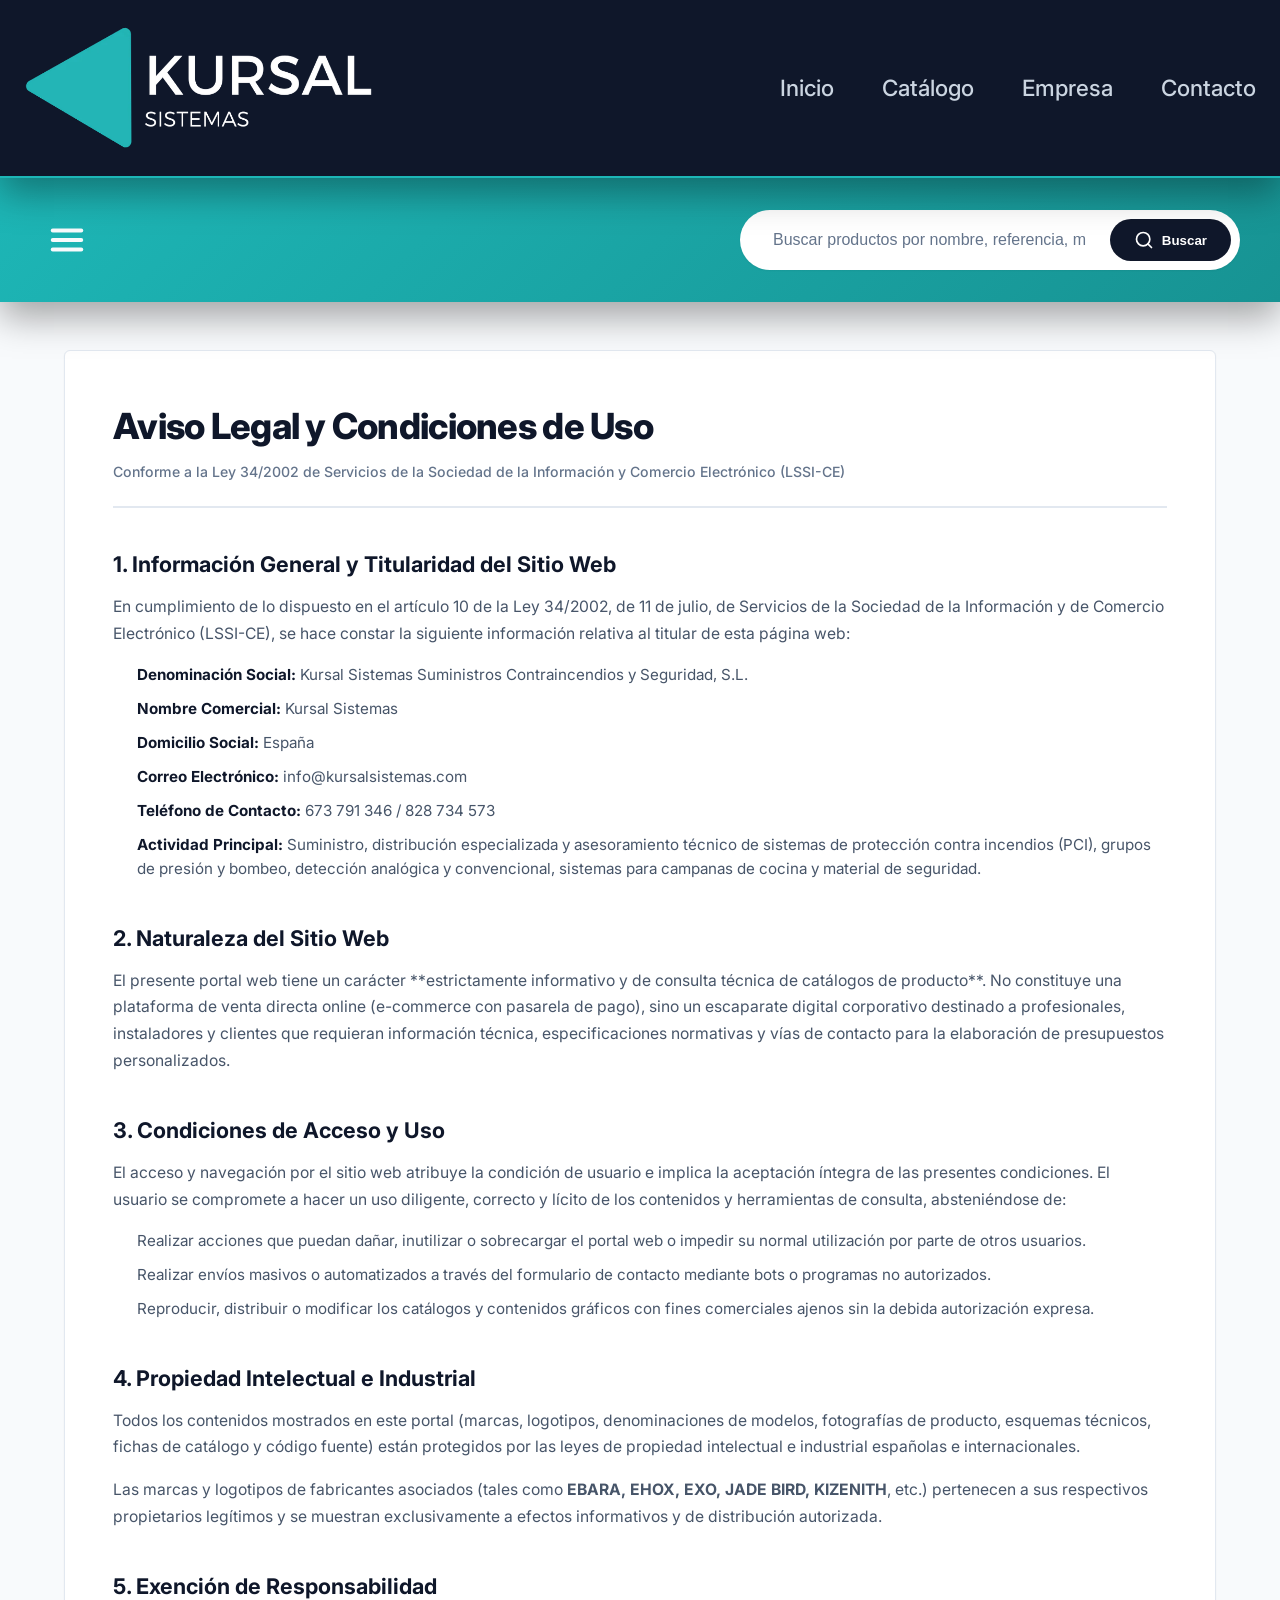
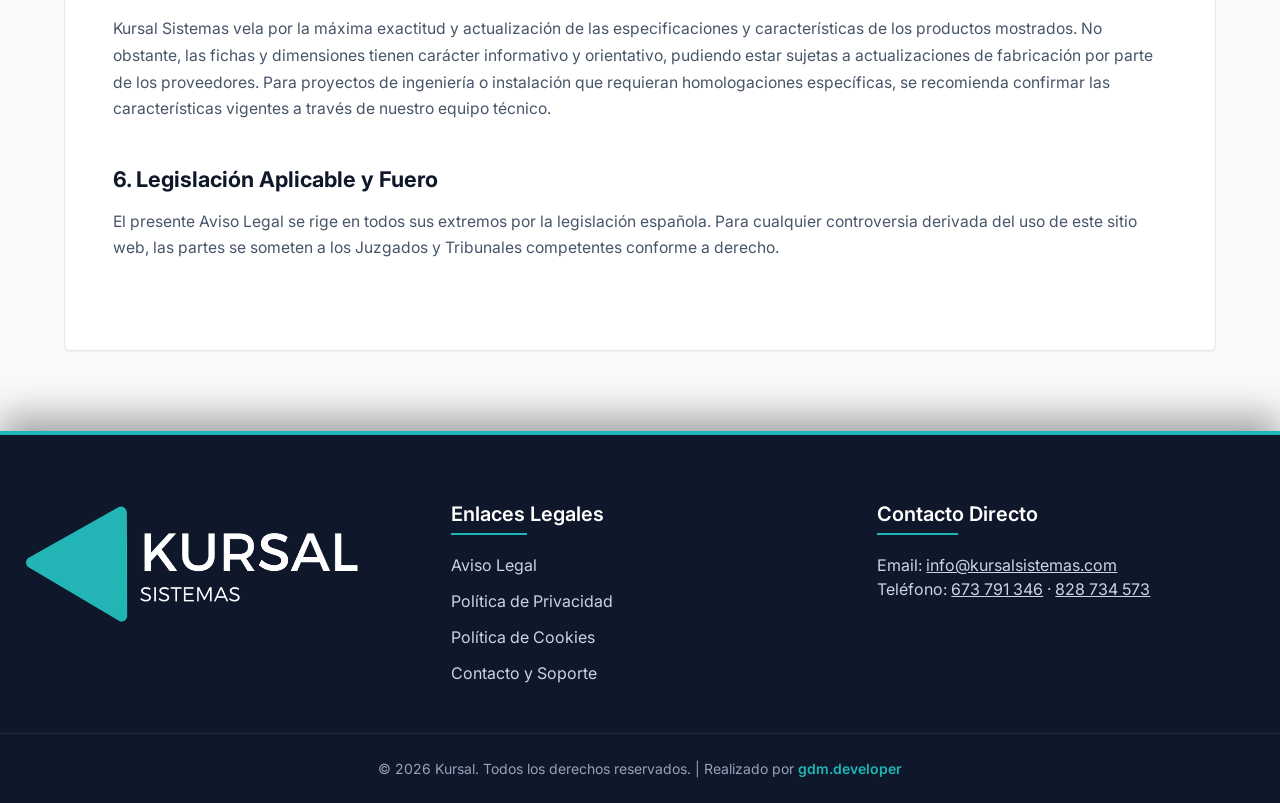
==== aviso-legal.html @ 6c322ee8 "feat: complete website optimization, SEO engineering, legal compliance & performance upgrade - Reorg" ====
<!DOCTYPE html>
<html lang="es">
<head>
    <meta charset="UTF-8">
    <meta name="viewport" content="width=device-width, initial-scale=1.0">
    <title>Aviso Legal - Kursal Sistemas</title>
    <meta name="description" content="Aviso Legal, Condiciones de Uso y Datos Identificativos de Kursal Sistemas conforme a la Ley 34/2002 (LSSI-CE).">
    <link rel="preconnect" href="https://fonts.googleapis.com">
    <link rel="preconnect" href="https://fonts.gstatic.com" crossorigin>
    <link href="https://fonts.googleapis.com/css2?family=Inter:wght@300;400;500;600;700&family=Montserrat:wght@400;500;600;700;800;900&family=Plus+Jakarta+Sans:wght@500;600;700;800&display=swap" rel="stylesheet">
    <link rel="stylesheet" href="css/styles.css">
    <!-- Canonical -->
    <link rel="canonical" href="https://kursalsistemas.com/aviso-legal.html">
    <!-- Favicon -->
    <link rel="icon" type="image/x-icon" href="favicon.ico">
    <link rel="apple-touch-icon" href="assets/images/favicon-192.webp">
    <!-- Open Graph -->
    <meta property="og:type" content="website">
    <meta property="og:title" content="Aviso Legal — Kursal Sistemas">
    <meta property="og:description" content="Aviso legal y condiciones de uso del sitio web de Kursal Sistemas.">
    <meta property="og:image" content="https://kursalsistemas.com/assets/images/logokursal.webp">
    <meta property="og:url" content="https://kursalsistemas.com/aviso-legal.html">
    <meta property="og:site_name" content="Kursal Sistemas">
    <meta property="og:locale" content="es_ES">
    <!-- Twitter Card -->
    <meta name="twitter:card" content="summary">
    <meta name="twitter:title" content="Aviso Legal — Kursal Sistemas">
    <meta name="twitter:description" content="Aviso legal y condiciones de uso del sitio web de Kursal Sistemas.">
    <!-- Structured Data -->
    <script type="application/ld+json">
    {
      "@context": "https://schema.org",
      "@type": "BreadcrumbList",
      "itemListElement": [
        {"@type": "ListItem", "position": 1, "name": "Inicio", "item": "https://kursalsistemas.com/"},
        {"@type": "ListItem", "position": 2, "name": "Aviso Legal", "item": "https://kursalsistemas.com/aviso-legal.html"}
      ]
    }
    </script>
</head>
<body>
    
    <!-- Main Header -->
    <header class="main-header">
        <div class="container header-container">
            <div class="logo">
                <a href="index.html"><img src="assets/images/logokursal.webp" alt="Kursal Logo"></a>
            </div>
            <nav class="main-nav">
                <ul>
                    <li><a href="index.html" class="nav-link">Inicio</a></li>
                    <li><a href="catalogo.html" class="nav-link">Catálogo</a></li>
                    <li><a href="empresa.html" class="nav-link">Empresa</a></li>
                    <li><a href="contacto.html" class="nav-link">Contacto</a></li>
                </ul>
            </nav>
        </div>
    </header>

    <!-- Sub Header with Search -->
    <div class="sub-header">
        <div class="container">
            <div class="search-wrapper">
                <button class="menu-toggle-btn" aria-label="Abrir marcas" id="openDrawerBtn">
                    <svg xmlns="http://www.w3.org/2000/svg" width="28" height="28" viewBox="0 0 24 24" fill="none" stroke="currentColor" stroke-width="2.5" stroke-linecap="round" stroke-linejoin="round"><line x1="3" y1="12" x2="21" y2="12"></line><line x1="3" y1="6" x2="21" y2="6"></line><line x1="3" y1="18" x2="21" y2="18"></line></svg>
                </button>
                <form class="search-form" action="catalogo.html" method="GET">
                    <input type="text" name="q" class="search-input" placeholder="Buscar productos por nombre, referencia, modelo..." aria-label="Buscar">
                    <button type="submit" class="search-button">
                        <svg xmlns="http://www.w3.org/2000/svg" width="20" height="20" viewBox="0 0 24 24" fill="none" stroke="currentColor" stroke-width="2" stroke-linecap="round" stroke-linejoin="round"><circle cx="11" cy="11" r="8"></circle><line x1="21" y1="21" x2="16.65" y2="16.65"></line></svg>
                        <span class="search-btn-text">Buscar</span>
                    </button>
                </form>
            </div>
        </div>
    </div>

    <!-- Main Content -->
    <main class="main-content legal-page-main">
        <div class="container container-medium">
            <div class="legal-document-card">
                <div class="legal-header">
                    <h1>Aviso Legal y Condiciones de Uso</h1>
                    <p class="legal-updated">Conforme a la Ley 34/2002 de Servicios de la Sociedad de la Información y Comercio Electrónico (LSSI-CE)</p>
                </div>

                <div class="legal-section">
                    <h2>1. Información General y Titularidad del Sitio Web</h2>
                    <p>En cumplimiento de lo dispuesto en el artículo 10 de la Ley 34/2002, de 11 de julio, de Servicios de la Sociedad de la Información y de Comercio Electrónico (LSSI-CE), se hace constar la siguiente información relativa al titular de esta página web:</p>
                    <ul class="legal-list">
                        <li><strong>Denominación Social:</strong> Kursal Sistemas Suministros Contraincendios y Seguridad, S.L.</li>
                        <li><strong>Nombre Comercial:</strong> Kursal Sistemas</li>
                        <li><strong>Domicilio Social:</strong> España</li>
                        <li><strong>Correo Electrónico:</strong> <a href="mailto:info@kursalsistemas.com">info@kursalsistemas.com</a></li>
                        <li><strong>Teléfono de Contacto:</strong> <a href="tel:+34673791346">673 791 346 / 828 734 573</a></li>
                        <li><strong>Actividad Principal:</strong> Suministro, distribución especializada y asesoramiento técnico de sistemas de protección contra incendios (PCI), grupos de presión y bombeo, detección analógica y convencional, sistemas para campanas de cocina y material de seguridad.</li>
                    </ul>
                </div>

                <div class="legal-section">
                    <h2>2. Naturaleza del Sitio Web</h2>
                    <p>El presente portal web tiene un carácter **estrictamente informativo y de consulta técnica de catálogos de producto**. No constituye una plataforma de venta directa online (e-commerce con pasarela de pago), sino un escaparate digital corporativo destinado a profesionales, instaladores y clientes que requieran información técnica, especificaciones normativas y vías de contacto para la elaboración de presupuestos personalizados.</p>
                </div>

                <div class="legal-section">
                    <h2>3. Condiciones de Acceso y Uso</h2>
                    <p>El acceso y navegación por el sitio web atribuye la condición de usuario e implica la aceptación íntegra de las presentes condiciones. El usuario se compromete a hacer un uso diligente, correcto y lícito de los contenidos y herramientas de consulta, absteniéndose de:</p>
                    <ul class="legal-list">
                        <li>Realizar acciones que puedan dañar, inutilizar o sobrecargar el portal web o impedir su normal utilización por parte de otros usuarios.</li>
                        <li>Realizar envíos masivos o automatizados a través del formulario de contacto mediante bots o programas no autorizados.</li>
                        <li>Reproducir, distribuir o modificar los catálogos y contenidos gráficos con fines comerciales ajenos sin la debida autorización expresa.</li>
                    </ul>
                </div>

                <div class="legal-section">
                    <h2>4. Propiedad Intelectual e Industrial</h2>
                    <p>Todos los contenidos mostrados en este portal (marcas, logotipos, denominaciones de modelos, fotografías de producto, esquemas técnicos, fichas de catálogo y código fuente) están protegidos por las leyes de propiedad intelectual e industrial españolas e internacionales.</p>
                    <p>Las marcas y logotipos de fabricantes asociados (tales como <strong>EBARA, EHOX, EXO, JADE BIRD, KIZENITH</strong>, etc.) pertenecen a sus respectivos propietarios legítimos y se muestran exclusivamente a efectos informativos y de distribución autorizada.</p>
                </div>

                <div class="legal-section">
                    <h2>5. Exención de Responsabilidad</h2>
                    <p>Kursal Sistemas vela por la máxima exactitud y actualización de las especificaciones y características de los productos mostrados. No obstante, las fichas y dimensiones tienen carácter informativo y orientativo, pudiendo estar sujetas a actualizaciones de fabricación por parte de los proveedores. Para proyectos de ingeniería o instalación que requieran homologaciones específicas, se recomienda confirmar las características vigentes a través de nuestro equipo técnico.</p>
                </div>

                <div class="legal-section">
                    <h2>6. Legislación Aplicable y Fuero</h2>
                    <p>El presente Aviso Legal se rige en todos sus extremos por la legislación española. Para cualquier controversia derivada del uso de este sitio web, las partes se someten a los Juzgados y Tribunales competentes conforme a derecho.</p>
                </div>
            </div>
        </div>
    </main>

    <!-- Footer -->
    <footer class="main-footer">
        <div class="container footer-container">
            <div class="footer-col footer-col-logo">
                <a href="index.html" class="footer-logo-link">
                    <img src="assets/images/logokursal.webp" alt="Kursal Logo" class="footer-logo-img">
                </a>
            </div>
            <div class="footer-col">
                <h3>Enlaces Legales</h3>
                <ul>
                    <li><a href="aviso-legal.html">Aviso Legal</a></li>
                    <li><a href="privacidad.html">Política de Privacidad</a></li>
                    <li><a href="cookies.html">Política de Cookies</a></li>
                    <li><a href="contacto.html">Contacto y Soporte</a></li>
                </ul>
            </div>
            <div class="footer-col">
                <h3>Contacto Directo</h3>
                <p>Email: <a href="mailto:info@kursalsistemas.com" style="color: inherit; text-decoration: underline;">info@kursalsistemas.com</a></p>
                <p>Teléfono: <a href="tel:+34673791346" style="color: inherit; text-decoration: underline;">673 791 346</a> · <a href="tel:+34828734573" style="color: inherit; text-decoration: underline;">828 734 573</a></p>
            </div>
        </div>
        <div class="footer-bottom">
            <p>&copy; 2026 Kursal. Todos los derechos reservados. | Realizado por <a href="https://gdmdeveloper.es" target="_blank" rel="noopener noreferrer" class="credit-link">gdm.developer</a></p>
        </div>
    </footer>

    <!-- Sidebar Drawer (Menú) -->
    <div class="sidebar-drawer" id="brandsDrawer">
        <div class="drawer-overlay"></div>
        <div class="drawer-content">
            <div class="drawer-header">
                <h3>Menú</h3>
                <button class="drawer-close-btn" aria-label="Cerrar menú" id="closeDrawerBtn">
                    <svg xmlns="http://www.w3.org/2000/svg" width="24" height="24" viewBox="0 0 24 24" fill="none" stroke="currentColor" stroke-width="2.5" stroke-linecap="round" stroke-linejoin="round"><line x1="18" y1="6" x2="6" y2="18"></line><line x1="6" y1="6" x2="18" y2="18"></line></svg>
                </button>
            </div>
            <div class="drawer-body">
                <div class="drawer-section-title" style="font-size: 0.8rem; font-weight: 700; text-transform: uppercase; color: var(--text-muted); margin-bottom: 0.75rem; letter-spacing: 0.05em;">Catálogos</div>
                <div class="drawer-links-group" style="margin-bottom: 1.5rem;">
                    <a href="catalogo.html?cat=extincion-mecanica" class="drawer-link-card">
                        <h4>Extinción Mecánica</h4>
                        <svg class="link-arrow" xmlns="http://www.w3.org/2000/svg" width="18" height="18" viewBox="0 0 24 24" fill="none" stroke="currentColor" stroke-width="2" stroke-linecap="round" stroke-linejoin="round"><line x1="5" y1="12" x2="19" y2="12"></line><polyline points="12 5 19 12 12 19"></polyline></svg>
                    </a>
                    <a href="catalogo.html?cat=grupos-pci" class="drawer-link-card">
                        <h4>Grupos PCI</h4>
                        <svg class="link-arrow" xmlns="http://www.w3.org/2000/svg" width="18" height="18" viewBox="0 0 24 24" fill="none" stroke="currentColor" stroke-width="2" stroke-linecap="round" stroke-linejoin="round"><line x1="5" y1="12" x2="19" y2="12"></line><polyline points="12 5 19 12 12 19"></polyline></svg>
                    </a>
                    <a href="catalogo.html?cat=deteccion" class="drawer-link-card">
                        <h4>Detección</h4>
                        <svg class="link-arrow" xmlns="http://www.w3.org/2000/svg" width="18" height="18" viewBox="0 0 24 24" fill="none" stroke="currentColor" stroke-width="2" stroke-linecap="round" stroke-linejoin="round"><line x1="5" y1="12" x2="19" y2="12"></line><polyline points="12 5 19 12 12 19"></polyline></svg>
                    </a>
                    <a href="catalogo.html?cat=campanas-cocina" class="drawer-link-card">
                        <h4>Extinción Campanas</h4>
                        <svg class="link-arrow" xmlns="http://www.w3.org/2000/svg" width="18" height="18" viewBox="0 0 24 24" fill="none" stroke="currentColor" stroke-width="2" stroke-linecap="round" stroke-linejoin="round"><line x1="5" y1="12" x2="19" y2="12"></line><polyline points="12 5 19 12 12 19"></polyline></svg>
                    </a>
                </div>

                <div class="drawer-section-title" style="font-size: 0.8rem; font-weight: 700; text-transform: uppercase; color: var(--text-muted); margin-bottom: 0.75rem; letter-spacing: 0.05em;">Marcas</div>
                <div class="drawer-links-group">
                    <a href="https://ehox.es/" target="_blank" rel="noopener" class="drawer-link-card">
                        <h4>Ehox</h4>
                        <svg class="link-arrow" xmlns="http://www.w3.org/2000/svg" width="18" height="18" viewBox="0 0 24 24" fill="none" stroke="currentColor" stroke-width="2" stroke-linecap="round" stroke-linejoin="round"><line x1="5" y1="12" x2="19" y2="12"></line><polyline points="12 5 19 12 12 19"></polyline></svg>
                    </a>
                    
                    <a href="https://www.exofiretech.es/" target="_blank" rel="noopener" class="drawer-link-card">
                        <h4>Exo</h4>
                        <svg class="link-arrow" xmlns="http://www.w3.org/2000/svg" width="18" height="18" viewBox="0 0 24 24" fill="none" stroke="currentColor" stroke-width="2" stroke-linecap="round" stroke-linejoin="round"><line x1="5" y1="12" x2="19" y2="12"></line><polyline points="12 5 19 12 12 19"></polyline></svg>
                    </a>
                </div>
            </div>
        </div>
    </div>

    <script src="js/script.js" defer></script>
</body>
</html>
---- css/styles.css ----
/* Base Tokens & Reset */
:root {
    --primary-color: #1DB6B6; /* Nuevo Cian adaptado al logo */
    --primary-hover: #179393; /* Cian Oscuro para hover */
    --secondary-color: #475569;
    --header-bg: #0f172a; /* Azul Oscuro Profundo para contrastar con letras blancas */
    --header-text: #f8fafc;
    --header-hover: #38bdf8; /* Celeste brillante */
    --bg-light: #f8fafc;
    --bg-white: #ffffff;
    --text-main: #0f172a;
    --text-muted: #64748b;
    --border-color: #e2e8f0;
    --shadow-sm: 0 1px 2px 0 rgb(0 0 0 / 0.05);
    --shadow-md: 0 4px 6px -1px rgb(0 0 0 / 0.1), 0 2px 4px -2px rgb(0 0 0 / 0.1);
    --shadow-lg: 0 10px 15px -3px rgb(0 0 0 / 0.1), 0 4px 6px -4px rgb(0 0 0 / 0.1);
    --radius-md: 0.375rem;
    --radius-full: 9999px;
    --transition: all 0.3s ease;
}

* {
    margin: 0;
    padding: 0;
    box-sizing: border-box;
}

body {
    font-family: 'Inter', system-ui, -apple-system, sans-serif;
    color: var(--text-main);
    background-color: var(--bg-light);
    line-height: 1.5;
    display: flex;
    flex-direction: column;
    min-height: 100vh;
}

a {
    text-decoration: none;
    color: inherit;
    transition: var(--transition);
}

ul {
    list-style: none;
}

/* Layout Utilities */
.container {
    width: 100%;
    max-width: 1800px; /* Contenedor mucho más ancho para imágenes gigantes */
    margin: 0 auto;
    padding: 0 1.5rem;
}

/* Main Header */
.main-header {
    background-color: var(--header-bg);
    color: var(--header-text);
    border-bottom: 2px solid var(--primary-color);
    box-shadow: 0 15px 35px rgba(0, 0, 0, 0.35);
    position: relative; /* Necesario para que funcione z-index y se vea la sombra */
    z-index: 20; /* Superior al z-index: 10 de .sub-header */
}

.header-container {
    display: flex;
    justify-content: space-between;
    align-items: center;
    height: 11rem; /* Cabecera aún más grande */
}

.logo img {
    height: 130px; /* Logo más grande acorde a la cabecera */
    width: auto;
    object-fit: contain;
}

.main-nav ul {
    display: flex;
    gap: 3rem; /* Más separación entre enlaces */
}

.nav-link {
    font-weight: 500;
    color: #cbd5e1; /* Gris claro */
    font-size: 1.4rem; /* Palabras más grandes */
    position: relative;
}

.nav-link::after {
    content: '';
    position: absolute;
    width: 0;
    height: 2px;
    bottom: -4px;
    left: 0;
    background-color: var(--primary-color);
    transition: var(--transition);
}

.nav-link:hover {
    color: var(--header-text);
}

.nav-link:hover::after {
    width: 100%;
}

/* Sub Header (Buscador) */
.sub-header {
    background: linear-gradient(135deg, var(--primary-color) 0%, var(--primary-hover) 100%);
    padding: 2rem 0; /* Buscador más estrecho */
    box-shadow: 0 15px 35px rgba(0, 0, 0, 0.35);
    position: relative;
    z-index: 10;
}

.search-wrapper {
    max-width: 1200px;
    margin: 0 auto;
    display: flex;
    justify-content: space-between;
    align-items: center;
    gap: 2rem;
}

/* Hamburguesa & Sidebar Drawer */
.menu-toggle-btn {
    background: transparent;
    border: none;
    color: var(--header-text);
    cursor: pointer;
    display: flex;
    align-items: center;
    justify-content: center;
    padding: 0.5rem;
    border-radius: var(--radius-full);
    transition: var(--transition);
    flex-shrink: 0;
}

.menu-toggle-btn svg {
    width: 28px;
    height: 28px;
    transition: var(--transition);
}

@media (min-width: 1025px) {
    .menu-toggle-btn svg {
        width: 38px;
        height: 38px;
    }
}

.menu-toggle-btn:hover {
    color: var(--header-bg); /* Azul fuerte */
}

/* Sidebar Drawer */
.sidebar-drawer {
    position: fixed;
    top: 0;
    left: 0;
    width: 100vw;
    height: 100vh;
    z-index: 1000;
    visibility: hidden;
    transition: visibility 0.4s ease;
}

.sidebar-drawer.active {
    visibility: visible;
}

.drawer-overlay {
    position: absolute;
    inset: 0;
    background-color: rgba(2, 6, 23, 0.7);
    backdrop-filter: blur(6px);
    -webkit-backdrop-filter: blur(6px);
    opacity: 0;
    transition: opacity 0.4s ease;
}

.sidebar-drawer.active .drawer-overlay {
    opacity: 1;
}

.drawer-content {
    position: absolute;
    top: 0;
    left: -340px;
    width: 300px;
    height: 100%;
    background-color: var(--header-bg); /* Azul fuerte */
    box-shadow: 6px 0 30px rgba(0, 0, 0, 0.35);
    display: flex;
    flex-direction: column;
    transition: left 0.4s cubic-bezier(0.16, 1, 0.3, 1);
    border-right: 4px solid var(--primary-color); /* Borde cian */
}

.sidebar-drawer.active .drawer-content {
    left: 0;
}

/* Header del panel */
.drawer-header {
    padding: 2.5rem 2rem;
    display: flex;
    justify-content: space-between;
    align-items: center;
    border-bottom: 1px solid rgba(29, 182, 182, 0.2); /* Línea cian translúcida */
}

.drawer-header h3 {
    font-size: 0.8rem;
    font-weight: 700;
    letter-spacing: 0.18em;
    text-transform: uppercase;
    color: var(--primary-color); /* Texto cian */
}

.drawer-close-btn {
    background: transparent;
    border: none;
    color: var(--primary-color); /* Icono cian */
    cursor: pointer;
    display: flex;
    align-items: center;
    justify-content: center;
}

/* Cuerpo del panel */
.drawer-body {
    flex-grow: 1;
    padding: 1.5rem 2rem;
    overflow-y: auto;
}

.drawer-links-group {
    display: flex;
    flex-direction: column;
}

/* Enlace corporativo — sin bordes, sin hover, solo texto */
.drawer-link-card {
    display: flex;
    align-items: center;
    justify-content: space-between;
    padding: 1.25rem 0;
    text-decoration: none !important;
    border-bottom: 1px solid rgba(29, 182, 182, 0.2); /* Línea divisoria cian translúcida */
}

.drawer-link-card:last-child {
    border-bottom: none;
}

.drawer-link-card h4 {
    color: var(--primary-color); /* Texto cian */
    font-size: 1.25rem;
    font-weight: 600;
    margin: 0;
    letter-spacing: 0.01em;
}

.drawer-link-card .link-arrow {
    color: var(--primary-color); /* Flecha cian */
    flex-shrink: 0;
    opacity: 0.7;
}

.search-form {
    display: flex;
    background: var(--bg-white);
    padding: 0.5rem;
    border-radius: var(--radius-full);
    border: 1px solid transparent;
    box-shadow: var(--shadow-sm);
    transition: var(--transition);
    max-width: 500px;
    width: 100%;
}

.search-form:focus-within {
    box-shadow: 0 0 0 4px rgba(255, 255, 255, 0.4);
}

.search-input {
    flex-grow: 1;
    min-width: 0; /* Permite encogerse en flexbox */
    width: 100%;
    background: transparent;
    border: none;
    padding: 0.75rem 1.5rem;
    color: var(--text-main);
    font-size: 1rem;
    outline: none;
}

.search-input::placeholder {
    color: var(--text-muted);
}

.search-button {
    background-color: var(--header-bg);
    color: white;
    border: none;
    padding: 0 1.5rem;
    border-radius: var(--radius-full);
    font-weight: 600;
    cursor: pointer;
    display: flex;
    align-items: center;
    gap: 0.5rem;
    transition: var(--transition);
}

.search-button:hover {
    background-color: #1e293b;
    transform: translateY(-1px);
    box-shadow: var(--shadow-md);
}

/* Main Content Body */
.main-content {
    background-color: var(--bg-white);
    flex-grow: 1;
    padding: 4rem 0;
}

/* Footer */
.main-footer {
    background-color: var(--header-bg);
    color: #e2e8f0;
    padding-top: 4rem;
    border-top: 4px solid var(--primary-color); /* Borde superior cian */
    box-shadow: 0 -15px 35px rgba(0, 0, 0, 0.35);
    position: relative;
    z-index: 10;
}

.footer-container {
    display: grid;
    grid-template-columns: repeat(auto-fit, minmax(250px, 1fr));
    gap: 3rem;
    margin-bottom: 3rem;
}

.footer-col h3 {
    color: white;
    font-size: 1.25rem;
    font-weight: 600;
    margin-bottom: 1.5rem;
    position: relative;
    display: inline-block;
}

.footer-col h3::after {
    content: '';
    position: absolute;
    width: 50%;
    height: 2px;
    bottom: -6px;
    left: 0;
    background-color: var(--primary-color);
}

.footer-col p {
    color: #cbd5e1;
}

.footer-col ul {
    display: flex;
    flex-direction: column;
    gap: 0.75rem;
}

.footer-col a {
    color: #cbd5e1;
}

.footer-col a:hover {
    color: var(--primary-color);
    padding-left: 0.35rem;
}

.footer-bottom {
    border-top: 1px solid rgba(29, 182, 182, 0.15);
    padding: 1.5rem 0;
    text-align: center;
    color: #94a3b8;
    font-size: 0.875rem;
}

/* Showcase Section */
.showcase-section {
    margin-top: 2rem;
    padding: 0; /* Quitamos padding duplicado ya que está dentro de .container */
}

.showcase-grid {
    display: grid;
    grid-template-columns: repeat(3, 1fr);
    gap: 3rem;
    align-items: center;
}

.showcase-item {
    text-align: center;
}

.showcase-item img {
    width: 100%;
    height: auto;
    max-height: 1200px;
    object-fit: contain;
}

/* Active Navigation Item */
.nav-link.active {
    color: var(--header-text);
}

.nav-link.active::after {
    width: 100%;
}

/* Video Section (Stacked & Ultra Large) */
.videos-section {
    margin: 4.5rem 0 6rem;
    display: flex;
    flex-direction: column;
    gap: 5rem;
}

.video-card {
    position: relative;
    width: 100%;
    max-width: 1480px; /* Formato panorámico gigante */
    margin: 0 auto;
    border-radius: 0px; /* Esquinas cuadradas rectas */
    overflow: hidden;
    background-color: #000;
    box-shadow: 0 22px 65px rgba(0, 0, 0, 0.35), 0 8px 25px rgba(0, 0, 0, 0.2); /* Sombra marcada alrededor */
    border: 1px solid rgba(0, 0, 0, 0.15);
}

.video-wrapper {
    position: relative;
    width: 100%;
    aspect-ratio: 16 / 9;
    background-color: #000;
}

.video-wrapper video {
    width: 100%;
    height: 100%;
    object-fit: cover;
    display: block;
}

.video-custom-overlay {
    position: absolute;
    inset: 0;
    display: flex;
    justify-content: center;
    align-items: center;
    cursor: pointer;
    z-index: 5;
    overflow: hidden;
}

.video-poster-img {
    position: absolute;
    inset: 0;
    width: 100%;
    height: 100%;
    object-fit: cover;
    transition: transform 0.4s ease;
}

.video-overlay-gradient {
    position: absolute;
    inset: 0;
    background: radial-gradient(circle at center, rgba(14, 27, 42, 0.35) 0%, rgba(14, 27, 42, 0.85) 100%);
    transition: background 0.3s ease;
}

.video-custom-overlay:hover .video-poster-img {
    transform: scale(1.03);
}

.video-custom-overlay:hover .video-overlay-gradient {
    background: radial-gradient(circle at center, rgba(14, 27, 42, 0.2) 0%, rgba(14, 27, 42, 0.75) 100%);
}

.video-play-content {
    position: relative;
    z-index: 2;
    display: flex;
    flex-direction: column;
    align-items: center;
}

.video-play-button {
    width: 90px;
    height: 90px;
    border-radius: 50%;
    background-color: var(--primary-color);
    color: #ffffff;
    display: flex;
    justify-content: center;
    align-items: center;
    box-shadow: 0 10px 30px rgba(29, 182, 182, 0.5);
    transition: transform 0.25s cubic-bezier(0.175, 0.885, 0.32, 1.275), box-shadow 0.25s ease;
}

.video-play-button svg {
    margin-left: 5px; /* Centrado óptico del triángulo */
}

.video-custom-overlay:hover .video-play-button {
    transform: scale(1.14);
    box-shadow: 0 14px 40px rgba(29, 182, 182, 0.65);
}

.video-overlay-title {
    margin-top: 1.5rem;
    color: #ffffff;
    font-size: 1.3rem;
    font-weight: 700;
    letter-spacing: 0.03em;
    text-shadow: 0 2px 10px rgba(0, 0, 0, 0.7);
}

/* Medium Container (Narrower layout for text readability) */
.container-medium {
    max-width: 1200px;
}

/* Company Hero Section */
.company-hero {
    text-align: center;
    margin-bottom: 5rem;
}

.company-hero h1 {
    font-size: 2.25rem;
    font-weight: 600;
    color: var(--text-main);
    line-height: 1.4;
    max-width: 900px;
    margin: 0 auto;
}

/* Company Features Section */
.company-features {
    margin-bottom: 6rem;
}

.features-grid {
    display: grid;
    grid-template-columns: repeat(3, 1fr);
    gap: 3.5rem;
}

.feature-card {
    background-color: transparent;
    border: none;
    border-radius: 0;
    padding: 1.5rem 1rem;
    text-align: center;
    box-shadow: none;
}

.feature-icon {
    margin-bottom: 2rem;
    display: flex;
    justify-content: center;
    align-items: center;
    height: 250px; /* Contenedor más alto */
}

.feature-icon img {
    width: 240px; /* Imagen considerablemente más grande */
    height: 240px;
    max-width: 100%;
    object-fit: contain;
}

.feature-card h2 {
    font-size: 2.1rem; /* Títulos más grandes */
    font-weight: 700;
    margin-bottom: 1.25rem;
    color: var(--text-main);
    letter-spacing: -0.01em;
}

.feature-card p {
    color: var(--text-muted);
    font-size: 1.3rem; /* Textos descriptivos más grandes */
    line-height: 1.6;
    max-width: 380px;
    margin: 0 auto;
}

/* Company Details Section */
.company-details {
    padding: 5rem 0;
    border-top: 1px solid var(--border-color);
}

.details-content {
    display: grid;
    grid-template-columns: 1.2fr 1.8fr;
    gap: 4rem;
}

.details-main-heading h2 {
    font-size: 2.5rem;
    font-weight: 700;
    line-height: 1.3;
    color: var(--text-main);
}

.details-main-heading h2 span {
    color: var(--primary-color);
}

.details-paragraphs {
    display: flex;
    flex-direction: column;
    gap: 1.5rem;
}

.details-paragraphs p {
    font-size: 1.1rem;
    color: var(--secondary-color);
    line-height: 1.7;
}

.details-paragraphs .highlight-p {
    font-size: 1.25rem;
    color: var(--text-main);
    font-weight: 500;
    line-height: 1.6;
}

/* Video Section */
.video-section {
    margin-top: 5rem;
    margin-bottom: 2rem;
}

.video-container {
    position: relative;
    width: 100%;
    max-width: 1400px;
    margin: 0 auto;
    aspect-ratio: 16 / 9;
    background-color: var(--header-bg);
    border-radius: var(--radius-md);
    overflow: hidden;
    box-shadow: var(--shadow-lg);
    border: 1px solid rgba(255, 255, 255, 0.1);
}

.promo-video {
    width: 100%;
    height: 100%;
    object-fit: cover;
    display: block;
}

.video-overlay {
    position: absolute;
    inset: 0;
    background: linear-gradient(135deg, rgba(15, 23, 42, 0.9) 0%, rgba(30, 41, 59, 0.8) 100%);
    display: flex;
    flex-direction: column;
    align-items: center;
    justify-content: center;
    gap: 1.5rem;
    cursor: pointer;
    transition: var(--transition);
    z-index: 5;
}

.video-overlay:hover {
    background: linear-gradient(135deg, rgba(15, 23, 42, 0.85) 0%, rgba(30, 41, 59, 0.75) 100%);
}

.play-btn-circle {
    width: 80px;
    height: 80px;
    background-color: var(--primary-color);
    color: white;
    border-radius: var(--radius-full);
    display: flex;
    align-items: center;
    justify-content: center;
    padding-left: 6px; /* Centrar icono de play */
    box-shadow: 0 10px 25px rgba(29, 182, 182, 0.4);
    transition: var(--transition);
}

.video-overlay:hover .play-btn-circle {
    transform: scale(1.1);
    background-color: var(--primary-hover);
    box-shadow: 0 12px 30px rgba(29, 182, 182, 0.6);
}

.video-overlay-text {
    color: var(--header-text);
    font-size: 1.25rem;
    font-weight: 500;
    letter-spacing: 0.05em;
    opacity: 0.9;
    transition: var(--transition);
}

.video-overlay:hover .video-overlay-text {
    opacity: 1;
    color: var(--primary-color);
}

@media (max-width: 768px) {
    .video-section {
        margin-top: 3rem;
    }
    
    .play-btn-circle {
        width: 60px;
        height: 60px;
        padding-left: 4px;
    }
    
    .play-btn-circle svg {
        width: 28px;
        height: 28px;
    }
    
    .video-overlay-text {
        font-size: 1rem;
    }
}

/* Company Summary Section in Home */
.company-summary-section {
    max-width: 1480px; /* Igualamos al ancho de los vídeos gigantes */
    margin: 7rem auto 5rem auto;
}

.summary-header {
    text-align: center;
    margin-bottom: 5.5rem;
    position: relative;
}

.summary-header h2 {
    font-family: 'Montserrat', 'Plus Jakarta Sans', var(--font-family), sans-serif;
    font-size: 4rem; /* Mucho más grande y dominante */
    font-weight: 800;
    color: var(--text-main);
    letter-spacing: -0.03em;
    text-transform: capitalize;
    line-height: 1.15;
    margin-bottom: 1.5rem;
    position: relative;
    display: inline-block;
}

.summary-header h2::after {
    content: '';
    position: absolute;
    bottom: -12px;
    left: 50%;
    transform: translateX(-50%);
    width: 80px;
    height: 4px;
    background: linear-gradient(90deg, transparent, var(--primary-color), transparent);
    border-radius: 2px;
}

.summary-header p {
    color: var(--text-muted);
    font-size: 1.45rem; /* Subtítulo grande y legible */
    line-height: 1.6;
    max-width: 950px;
    margin: 1.8rem auto 0 auto;
    font-weight: 400;
}

.summary-footer {
    text-align: center;
    margin-top: 4.5rem;
}

.btn-more-info {
    display: inline-block;
    background-color: var(--primary-color);
    color: white;
    padding: 1.25rem 3rem;
    border-radius: var(--radius-full);
    font-weight: 700;
    font-size: 1.25rem;
    box-shadow: 0 10px 25px rgba(29, 182, 182, 0.25);
    transition: var(--transition);
}

.btn-more-info:hover {
    background-color: var(--primary-hover);
    transform: translateY(-2px);
    box-shadow: 0 14px 30px rgba(29, 182, 182, 0.35);
}

/* ==========================================================================
   Hub de Catálogos (Home Page - Gran Formato & Sin Hover)
   ========================================================================== */
.catalog-hub-section {
    max-width: 1720px; /* Ancho máximo para que los 4 catálogos se vean amplios y equilibrados en una sola fila */
    margin: 6.5rem auto 7.5rem auto;
}

.catalog-grid {
    display: grid;
    grid-template-columns: repeat(4, 1fr); /* Los 4 catálogos alineados en la misma fila */
    gap: 2rem; /* Separación óptima para 4 columnas */
}

.catalog-card-item {
    display: flex;
    flex-direction: column;
    background-color: #ffffff;
    border-radius: 0px; /* Esquinas cuadradas rectas */
    overflow: hidden;
    border: 2px solid var(--primary-color); /* Borde cian distintivo */
    box-shadow: 0 12px 35px rgba(29, 182, 182, 0.12), 0 4px 15px rgba(0, 0, 0, 0.04);
    text-decoration: none;
    color: inherit;
    position: relative;
}

.catalog-image-box {
    position: relative;
    width: 100%;
    aspect-ratio: 1 / 1; /* Imagen completa en formato original 1:1 */
    overflow: hidden;
    background-color: #0b1523;
}

.catalog-cover-img {
    width: 100%;
    height: 100%;
    object-fit: cover;
    display: block;
}

/* Grupos PCI y Detección ampliadas por defecto */
.catalog-image-box.img-zoomed-default .catalog-cover-img {
    transform: scale(1.10);
}

.catalog-image-overlay {
    position: absolute;
    inset: 0;
    background: linear-gradient(180deg, rgba(0, 0, 0, 0.01) 60%, rgba(14, 27, 42, 0.35) 100%);
    pointer-events: none;
}

.catalog-info-box {
    padding: 1.85rem 1.6rem 2rem 1.6rem;
    display: flex;
    flex-direction: column;
    flex-grow: 1;
    background: #ffffff;
}

.catalog-header-meta {
    display: flex;
    justify-content: space-between;
    align-items: center;
    margin-bottom: 1rem;
}

.catalog-header-meta h3 {
    font-family: 'Montserrat', 'Plus Jakarta Sans', sans-serif;
    font-size: 1.45rem; /* Proporción ideal para 4 columnas en 1 fila */
    font-weight: 800;
    color: var(--text-main);
    letter-spacing: -0.02em;
    margin: 0;
}

.catalog-action-icon {
    width: 40px;
    height: 40px;
    display: flex;
    justify-content: center;
    align-items: center;
    background-color: var(--primary-color);
    color: #ffffff;
    border-radius: 0px;
    flex-shrink: 0;
}

.catalog-info-box p {
    color: var(--text-muted);
    font-size: 1.05rem;
    line-height: 1.55;
    margin-bottom: 1.5rem;
    flex-grow: 1;
}

.btn-catalog-link {
    font-size: 0.95rem;
    font-weight: 700;
    color: var(--primary-color);
    text-transform: uppercase;
    letter-spacing: 0.08em;
    display: inline-flex;
    align-items: center;
    gap: 0.4rem;
    width: fit-content;
}

@media (max-width: 768px) {
    .catalog-container {
        grid-template-columns: 1fr;
    }
    
    .catalog-sidebar {
        position: static;
        margin-bottom: 2rem;
    }
    
    .catalog-products-grid {
        grid-template-columns: 1fr;
    }
    
    .company-summary-section {
        margin: 4rem auto 2rem auto;
    }
    
    .summary-header {
        margin-bottom: 2.5rem;
    }
    
    .summary-header h2 {
        font-size: 1.75rem;
    }
    
    .summary-header p {
        font-size: 1rem;
    }
    
    .btn-more-info {
        padding: 0.85rem 2rem;
        font-size: 1rem;
    }
}

/* Catalog Page Layout */
.catalog-page {
    padding: 3rem 0 6rem 0;
    background-color: var(--bg-light);
}

.catalog-container {
    display: grid;
    grid-template-columns: 310px 1fr;
    gap: 2.5rem;
    align-items: start;
}

/* Sidebar */
.catalog-sidebar {
    background: var(--bg-white);
    border: 1px solid var(--border-color);
    border-radius: var(--radius-md);
    padding: 1.25rem;
    position: sticky;
    top: 2rem;
    box-shadow: var(--shadow-sm);
}

.sidebar-header {
    border-bottom: 1px solid var(--border-color);
    padding-bottom: 0.85rem;
    margin-bottom: 0.85rem;
}

.sidebar-header h2 {
    font-size: 1.2rem;
    color: var(--text-main);
}

.sidebar-filters h3 {
    font-size: 0.85rem;
    text-transform: uppercase;
    letter-spacing: 0.05em;
    color: var(--text-muted);
    margin-bottom: 0.85rem;
}

#subcategory-filter-list {
    list-style: none;
    padding: 0;
    margin: 0;
    display: flex;
    flex-direction: column;
    gap: 0.25rem;
    max-height: 70vh;
    overflow-y: auto;
}

#subcategory-filter-list::-webkit-scrollbar {
    width: 4px;
}

#subcategory-filter-list::-webkit-scrollbar-thumb {
    background: var(--primary-color);
    border-radius: 4px;
}

.filter-btn {
    width: 100%;
    text-align: left;
    padding: 0.65rem 0.85rem;
    background: transparent;
    border: 1px solid transparent;
    border-radius: var(--radius-sm);
    color: var(--text-main);
    font-size: 0.82rem;
    font-weight: 500;
    cursor: pointer;
    transition: var(--transition);
    font-family: inherit;
    line-height: 1.35;
}

.filter-btn:hover {
    background-color: rgba(29, 182, 182, 0.06);
    color: var(--primary-color);
}

.filter-btn.active {
    background-color: var(--primary-color);
    color: white;
    box-shadow: var(--shadow-sm);
}

/* Botón "Todos" con icono */
.filter-all {
    display: flex;
    align-items: center;
    gap: 0.6rem;
    padding: 0.75rem 0.85rem;
    margin-bottom: 0.5rem;
    border-bottom: 1px solid var(--border-color);
    border-radius: 0;
    padding-bottom: 0.85rem;
    font-size: 0.84rem;
}

/* Grupo de categoría */
.filter-group {
    border-bottom: 1px solid rgba(0,0,0,0.04);
}

.filter-category {
    display: flex;
    align-items: flex-start;
    justify-content: space-between;
    padding: 0.65rem 0.75rem;
    font-weight: 600;
    font-size: 0.83rem;
    gap: 0.5rem;
}

.filter-category.active {
    background-color: var(--primary-color);
    color: white;
}

.filter-category.parent-active {
    background-color: rgba(29, 182, 182, 0.1);
    color: var(--primary-color);
    border-color: rgba(29, 182, 182, 0.2);
}

.filter-cat-name {
    flex: 1;
    min-width: 0;
    white-space: normal;
    word-break: break-word;
    line-height: 1.35;
}

.filter-cat-meta {
    display: flex;
    align-items: center;
    gap: 0.35rem;
    flex-shrink: 0;
    margin-top: 0.1rem;
}

.filter-count {
    font-size: 0.68rem;
    background-color: rgba(0,0,0,0.06);
    padding: 0.12rem 0.45rem;
    border-radius: 10px;
    font-weight: 600;
    color: var(--text-muted);
    flex-shrink: 0;
}

.filter-btn.active .filter-count {
    background-color: rgba(255,255,255,0.25);
    color: white;
}

.filter-chevron {
    transition: transform 0.25s ease;
    flex-shrink: 0;
}

/* Submenú desplegable */
.filter-submenu {
    list-style: none;
    padding: 0;
    margin: 0;
    max-height: 0;
    overflow: hidden;
    transition: max-height 0.3s ease;
}

.filter-submenu.open {
    max-height: 2500px;
}

.filter-group:has(.filter-submenu.open) .filter-chevron {
    transform: rotate(180deg);
}

.filter-sub {
    padding: 0.45rem 0.75rem 0.45rem 1.4rem;
    font-size: 0.78rem;
    font-weight: 400;
    display: flex;
    align-items: flex-start;
    justify-content: space-between;
    gap: 0.5rem;
    border-left: 2px solid transparent;
    border-radius: 0;
    line-height: 1.35;
}

.filter-sub-name {
    flex: 1;
    min-width: 0;
    white-space: normal;
    word-break: break-word;
}

.filter-sub .filter-count {
    margin-top: 0.1rem;
}

.filter-sub:hover {
    border-left-color: var(--primary-color);
    background-color: rgba(29, 182, 182, 0.04);
}

.filter-sub.active {
    border-left-color: white;
    background-color: var(--primary-color);
    color: white;
    border-radius: 0;
}

/* Catalog Main Content */
.catalog-header-bar {
    display: flex;
    justify-content: space-between;
    align-items: center;
    margin-bottom: 2rem;
    padding-bottom: 1rem;
    border-bottom: 1px solid var(--border-color);
}

.catalog-header-bar h2 {
    font-size: 1.5rem;
    color: var(--text-main);
}

.product-count {
    font-size: 0.9rem;
    color: var(--text-muted);
    font-weight: 600;
}

/* Ebara Banner en Grupos PCI */
.ebara-banner {
    display: flex;
    align-items: center;
    justify-content: space-between;
    gap: 1.5rem;
    background: linear-gradient(135deg, #ffffff 0%, #f4fbfb 100%);
    border: 1px solid rgba(29, 182, 182, 0.35);
    border-radius: var(--radius-md);
    padding: 1.25rem 1.75rem;
    margin-bottom: 2.25rem;
    box-shadow: 0 4px 18px rgba(29, 182, 182, 0.08);
    transition: var(--transition);
}

.ebara-banner:hover {
    box-shadow: 0 6px 22px rgba(29, 182, 182, 0.16);
    border-color: var(--primary-color);
}

.ebara-banner-content {
    display: flex;
    align-items: center;
    gap: 1.5rem;
    flex: 1;
}

.ebara-logo-wrapper {
    flex-shrink: 0;
    display: flex;
    align-items: center;
    justify-content: center;
    background: transparent;
    padding: 0;
    border: none;
    box-shadow: none;
}

.ebara-logo-img {
    height: 58px;
    width: auto;
    object-fit: contain;
    display: block;
}

.ebara-text-wrapper h3 {
    font-size: 1.15rem;
    font-weight: 700;
    color: var(--text-main);
    margin: 0;
    line-height: 1.3;
}

.btn-ebara-budget {
    display: inline-flex;
    align-items: center;
    gap: 0.6rem;
    padding: 0.75rem 1.4rem;
    background: linear-gradient(135deg, var(--primary-color) 0%, #159a9a 100%);
    color: #ffffff;
    font-weight: 600;
    font-size: 0.92rem;
    border-radius: var(--radius-sm);
    text-decoration: none;
    box-shadow: 0 4px 12px rgba(29, 182, 182, 0.3);
    transition: all 0.25s ease;
    flex-shrink: 0;
}

.btn-ebara-budget:hover {
    background: linear-gradient(135deg, #18a0a0 0%, #0e7878 100%);
    transform: translateY(-2px);
    box-shadow: 0 6px 18px rgba(29, 182, 182, 0.45);
    color: #ffffff;
}

.btn-ebara-budget .btn-arrow {
    transition: transform 0.25s ease;
}

.btn-ebara-budget:hover .btn-arrow {
    transform: translate(2px, -2px);
}

@media (max-width: 768px) {
    .ebara-banner {
        flex-direction: column;
        align-items: flex-start;
        padding: 1.25rem;
        gap: 1.25rem;
    }
    .ebara-banner-content {
        flex-direction: column;
        align-items: flex-start;
        gap: 0.85rem;
    }
    .btn-ebara-budget {
        width: 100%;
        justify-content: center;
    }
}

.catalog-products-grid {
    display: grid;
    grid-template-columns: repeat(auto-fill, minmax(280px, 1fr));
    gap: 2rem;
    margin-bottom: 3rem;
}

/* Product Card */
.product-card {
    background: var(--bg-white);
    border: 1px solid var(--border-color);
    border-radius: var(--radius-md);
    overflow: hidden;
    display: flex;
    flex-direction: column;
    transition: var(--transition);
    box-shadow: var(--shadow-sm);
}

.product-card:hover {
    transform: translateY(-5px);
    box-shadow: var(--shadow-md);
    border-color: var(--primary-color);
}

.product-img-wrapper {
    width: 100%;
    height: 220px;
    background-color: #ffffff;
    display: flex;
    align-items: center;
    justify-content: center;
    padding: 1rem;
    border-bottom: 1px solid var(--border-color);
}

.product-img-wrapper img {
    max-width: 100%;
    max-height: 100%;
    object-fit: contain;
}

.no-image-placeholder {
    display: flex;
    flex-direction: column;
    align-items: center;
    justify-content: center;
    gap: 0.25rem;
    width: 100%;
    height: 100%;
    position: relative;
}

.no-image-placeholder .no-image-x {
    position: absolute;
    top: 50%;
    left: 50%;
    transform: translate(-50%, -50%);
    opacity: 0.6;
}

.product-info {
    padding: 1.5rem;
    display: flex;
    flex-direction: column;
    flex-grow: 1;
}

.product-meta-header {
    display: flex;
    align-items: center;
    justify-content: space-between;
    margin-bottom: 0.5rem;
    gap: 0.5rem;
}

.product-ref {
    font-size: 0.8rem;
    color: var(--primary-color);
    font-weight: 700;
    text-transform: uppercase;
}

.catalog-badge {
    display: inline-block;
    padding: 0;
    font-size: 0.78rem;
    font-weight: 700;
    text-transform: uppercase;
    letter-spacing: 0.04em;
    border-radius: 0;
    background: transparent !important;
    border: none !important;
    white-space: nowrap;
}

.catalog-badge.badge-extincion {
    color: #dc2626;
}

.catalog-badge.badge-grupos {
    color: #2563eb;
}

.catalog-badge.badge-deteccion {
    color: var(--primary-color);
}

.catalog-badge.badge-campanas {
    color: #d97706;
}

.product-title {
    font-size: 1.1rem;
    font-weight: 600;
    color: var(--text-main);
    margin-bottom: 0.25rem;
    line-height: 1.4;
}

.product-model {
    font-size: 0.9rem;
    color: var(--text-muted);
    margin-bottom: 1rem;
}

.product-desc {
    font-size: 0.9rem;
    color: var(--text-muted);
    line-height: 1.5;
    margin-bottom: 1.5rem;
    flex-grow: 1;
}

.btn-product-detail {
    display: inline-block;
    text-align: center;
    width: 100%;
    padding: 0.75rem;
    background-color: transparent;
    border: 1px solid var(--primary-color);
    color: var(--primary-color);
    border-radius: var(--radius-sm);
    font-weight: 600;
    transition: var(--transition);
}

.btn-product-detail:hover {
    background-color: var(--primary-color);
    color: white;
}

/* Pagination */
.pagination-controls {
    display: flex;
    align-items: center;
    justify-content: center;
    gap: 1.5rem;
    padding-top: 2rem;
    border-top: 1px solid var(--border-color);
}

.btn-page {
    display: flex;
    align-items: center;
    gap: 0.5rem;
    padding: 0.75rem 1.25rem;
    background-color: var(--bg-white);
    border: 1px solid var(--border-color);
    border-radius: var(--radius-sm);
    color: var(--text-main);
    font-weight: 600;
    cursor: pointer;
    transition: var(--transition);
}

.btn-page:hover:not(:disabled) {
    background-color: var(--primary-color);
    color: white;
    border-color: var(--primary-color);
}

.btn-page:disabled {
    opacity: 0.5;
    cursor: not-allowed;
    background-color: #f1f3f5;
}

.page-info {
    font-weight: 600;
    color: var(--text-muted);
}

.loading-spinner, .empty-msg {
    text-align: center;
    padding: 3rem;
    color: var(--text-muted);
    font-weight: 500;
    font-size: 1.1rem;
}

/* Search Enhancements */
.search-form {
    position: relative;
}

.search-clear-btn {
    position: absolute;
    right: 110px;
    top: 50%;
    transform: translateY(-50%);
    background: none;
    border: none;
    color: var(--text-muted);
    cursor: pointer;
    padding: 4px;
    display: flex;
    align-items: center;
    justify-content: center;
    border-radius: 50%;
    transition: var(--transition);
    z-index: 2;
}

.search-clear-btn:hover {
    color: var(--text-main);
    background-color: rgba(0,0,0,0.06);
}

.search-highlight {
    background-color: rgba(29, 182, 182, 0.2);
    color: var(--primary-color);
    font-weight: 700;
    padding: 0.05em 0.15em;
    border-radius: 2px;
}

.empty-search-state {
    text-align: center;
    padding: 5rem 2rem;
    color: var(--text-muted);
    display: flex;
    flex-direction: column;
    align-items: center;
    gap: 1.5rem;
}

.empty-search-state p {
    font-size: 1.1rem;
    max-width: 400px;
    line-height: 1.6;
}

/* Product Details Modal */
.product-modal {
    display: none;
    position: fixed;
    z-index: 1000;
    left: 0;
    top: 0;
    width: 100%;
    height: 100%;
    background-color: rgba(0, 0, 0, 0.7);
    backdrop-filter: blur(5px);
    overflow: auto;
    opacity: 0;
    transition: opacity 0.3s ease;
}

.product-modal.show {
    display: flex;
    align-items: center;
    justify-content: center;
    opacity: 1;
}

.product-modal-content {
    background-color: var(--bg-white);
    margin: auto;
    padding: 0;
    border-radius: var(--radius-lg);
    box-shadow: 0 15px 40px rgba(0,0,0,0.25);
    width: 90%;
    max-width: 900px;
    max-height: 90vh;
    overflow: hidden;
    position: relative;
    transform: translateY(20px);
    transition: transform 0.3s ease;
    display: flex;
    flex-direction: column;
}

.product-modal.show .product-modal-content {
    transform: translateY(0);
}

.product-modal-close {
    position: absolute;
    top: 15px;
    right: 20px;
    color: var(--text-muted);
    font-size: 32px;
    font-weight: bold;
    cursor: pointer;
    transition: color 0.3s;
    z-index: 10;
}

.product-modal-close:hover,
.product-modal-close:focus {
    color: var(--primary-color);
}

.product-modal-grid {
    display: grid;
    grid-template-columns: 1fr 1fr;
    height: 100%;
}

.product-modal-image-col {
    background-color: #f8f9fa;
    padding: 2rem;
    display: flex;
    align-items: center;
    justify-content: center;
    border-right: 1px solid var(--border-color);
}

#product-modal-image-container {
    width: 100%;
    height: 100%;
    display: flex;
    align-items: center;
    justify-content: center;
}

#product-modal-image-container img {
    max-width: 100%;
    max-height: 65vh;
    object-fit: contain;
    border-radius: var(--radius-md);
}

.product-modal-info-col {
    padding: 2.5rem;
    display: flex;
    flex-direction: column;
    overflow-y: auto;
    max-height: 85vh;
}

.product-modal-ref {
    font-size: 0.9rem;
    color: var(--text-muted);
    font-weight: 600;
    margin-bottom: 0.5rem;
    display: block;
}

.product-modal-title {
    font-size: 1.5rem;
    color: var(--text-main);
    margin-bottom: 0.5rem;
    line-height: 1.3;
}

.product-modal-divider {
    height: 1px;
    background-color: var(--border-color);
    margin: 1.5rem 0;
    width: 100%;
}

.product-modal-desc-scroll {
    flex-grow: 1;
}

.product-modal-features {
    list-style: none;
    padding: 0;
    margin: 0;
    display: flex;
    flex-direction: column;
    gap: 0.75rem;
}

.product-modal-features li {
    font-size: 0.95rem;
    color: var(--text-light);
    display: flex;
    align-items: flex-start;
    line-height: 1.5;
}

.product-modal-features li strong {
    color: var(--text-main);
    min-width: 120px;
    margin-right: 10px;
}

@media (max-width: 768px) {
    .product-modal-grid {
        grid-template-columns: 1fr;
        grid-template-rows: auto 1fr;
    }
    
    .product-modal-image-col {
        border-right: none;
        border-bottom: 1px solid var(--border-color);
        padding: 1.5rem;
    }
    
    #product-modal-image-container img {
        max-height: 35vh;
    }
    
    .product-modal-info-col {
        padding: 1.5rem;
    }
}

.clickable-image {
    cursor: pointer;
    transition: opacity 0.2s;
}

.clickable-image:hover {
    opacity: 0.85;
}

/* --- RESPONSIVE OPTIMIZATIONS --- */

/* Tablets / Medium screens (1024px y menores) */
@media (max-width: 1024px) {
    .header-container {
        height: auto;
        flex-direction: column;
        padding: 2rem 1.5rem;
        gap: 1.5rem;
    }

    .logo img {
        height: 100px;
    }

    .main-nav ul {
        gap: 2rem;
    }

    .nav-link {
        font-size: 1.2rem;
    }

    .showcase-grid {
        grid-template-columns: repeat(2, 1fr);
        gap: 2rem;
    }

    .showcase-item img {
        max-height: 600px;
    }

    /* Company Page Adjustments */
    .details-content {
        grid-template-columns: 1fr;
        gap: 2rem;
    }

    /* Catalog Page Adjustments */
    .catalog-container {
        grid-template-columns: 1fr;
        gap: 2rem;
    }
    
    .catalog-sidebar {
        position: static;
        margin-bottom: 1rem;
    }
    
    #subcategory-filter-list {
        max-height: 40vh;
    }
}

/* Mobile Screens (768px y menores) */
@media (max-width: 768px) {
    .sub-header {
        padding: 1.5rem 0;
    }

    .search-wrapper {
        max-width: 95%;
        flex-direction: row; /* Horizontal en móviles */
        justify-content: space-between;
        align-items: center;
        gap: 1rem;
    }

    .search-form {
        padding: 0.35rem; 
        align-items: center;
    }

    .search-input {
        padding: 0.5rem 1rem;
        font-size: 0.9rem;
    }

    .search-btn-text {
        display: none;
    }

    .search-button {
        padding: 0;
        width: 42px;
        height: 42px;
        justify-content: center;
        flex-shrink: 0;
        border-radius: var(--radius-full);
    }

    .showcase-grid {
        grid-template-columns: 1fr;
        gap: 3rem;
    }

    .showcase-item img {
        max-height: 450px;
    }

    .catalog-products-grid {
        grid-template-columns: 1fr;
        gap: 1.5rem;
    }

    .catalog-grid {
        grid-template-columns: 1fr;
        gap: 2.5rem;
    }

    /* Company Page Mobile Adjustments */
    .company-hero {
        margin-bottom: 3rem;
    }

    .company-hero h1 {
        font-size: 1.75rem;
    }

    .features-grid {
        grid-template-columns: 1fr;
        gap: 1.5rem;
    }

    .feature-card {
        padding: 2rem 1.5rem;
    }

    .company-details {
        padding: 3rem 0;
    }

    .details-main-heading h2 {
        font-size: 2rem;
    }

    .details-paragraphs .highlight-p {
        font-size: 1.15rem;
    }
}

/* Extra Small Mobile Screens (480px y menores) */
@media (max-width: 480px) {
    .logo img {
        height: 75px;
    }

    .main-nav ul {
        gap: 1rem;
        flex-wrap: wrap;
        justify-content: center;
    }

    .nav-link {
        font-size: 1rem;
    }

    .showcase-item img {
        max-height: 320px;
    }
}


/* ==========================================================================
   Enlace Desarrollador en Footer
   ========================================================================== */
.credit-link {
    color: var(--primary-color);
    text-decoration: none;
    font-weight: 600;
    transition: var(--transition);
}

.credit-link:hover {
    color: #ffffff;
    text-decoration: underline;
}

/* ==========================================================================
   Página de Contacto (Profesional & Segura)
   ========================================================================== */
.contact-page-main {
    padding: 2.5rem 0 5rem 0;
}

.contact-hero {
    text-align: center;
    max-width: 800px;
    margin: 0 auto 3rem auto;
}

.contact-pill-tag {
    display: inline-block;
    background: rgba(29, 182, 182, 0.1);
    color: var(--primary-color);
    font-size: 0.85rem;
    font-weight: 700;
    text-transform: uppercase;
    letter-spacing: 0.08em;
    padding: 0.4rem 1.2rem;
    border-radius: var(--radius-full);
    margin-bottom: 1rem;
    border: 1px solid rgba(29, 182, 182, 0.25);
}

.contact-hero h1 {
    font-size: 2.75rem;
    font-weight: 800;
    color: var(--text-main);
    letter-spacing: -0.02em;
    margin-bottom: 0.75rem;
}

.contact-hero p {
    font-size: 1.15rem;
    color: var(--text-muted);
    line-height: 1.6;
}

/* Grid Layout: Left Info (1 part) / Right Form (1.8 parts) */
.contact-layout-grid {
    display: grid;
    grid-template-columns: 1fr 1.65fr;
    gap: 2.5rem;
    align-items: start;
}

/* --- Panel Izquierdo: Información --- */
.contact-info-panel {
    display: flex;
    flex-direction: column;
    gap: 1.75rem;
}

.info-card.highlight-card {
    background: linear-gradient(135deg, #1f2d3d 0%, #0d1a26 100%);
    color: white;
    padding: 2rem;
    border-radius: var(--radius-md);
    border-left: 4px solid var(--primary-color);
    box-shadow: var(--shadow-md);
}

.info-card.highlight-card h3 {
    font-size: 1.5rem;
    font-weight: 800;
    margin-bottom: 0.6rem;
    color: white;
}

.info-card.highlight-card .info-description {
    font-size: 0.95rem;
    color: #cbd5e1;
    line-height: 1.55;
    margin: 0;
}

.info-items-list {
    background: var(--bg-white);
    border: 1px solid var(--border-color);
    border-radius: var(--radius-md);
    padding: 1.75rem;
    display: flex;
    flex-direction: column;
    gap: 1.5rem;
    box-shadow: var(--shadow-sm);
}

.info-item {
    display: flex;
    align-items: flex-start;
    gap: 1.1rem;
}

.info-icon {
    width: 46px;
    height: 46px;
    border-radius: 10px;
    background: rgba(29, 182, 182, 0.1);
    color: var(--primary-color);
    display: flex;
    align-items: center;
    justify-content: center;
    flex-shrink: 0;
}

.info-text {
    display: flex;
    flex-direction: column;
}

.info-label {
    font-size: 0.8rem;
    text-transform: uppercase;
    letter-spacing: 0.05em;
    color: var(--text-muted);
    font-weight: 700;
    margin-bottom: 0.15rem;
}

.info-val {
    font-size: 1.05rem;
    font-weight: 700;
    color: var(--text-main);
    text-decoration: none;
    transition: var(--transition);
}

.info-link:hover {
    color: var(--primary-color);
}

.info-sub {
    font-size: 0.82rem;
    color: var(--text-muted);
    margin-top: 0.15rem;
}

.info-advantages {
    background: #f8fafc;
    border: 1px solid var(--border-color);
    border-radius: var(--radius-md);
    padding: 1.5rem 1.75rem;
}

.info-advantages h4 {
    font-size: 0.95rem;
    text-transform: uppercase;
    letter-spacing: 0.05em;
    color: var(--text-main);
    font-weight: 800;
    margin-bottom: 1rem;
}

.info-advantages ul {
    list-style: none;
    padding: 0;
    margin: 0;
    display: flex;
    flex-direction: column;
    gap: 0.75rem;
}

.info-advantages li {
    display: flex;
    align-items: center;
    gap: 0.65rem;
    font-size: 0.9rem;
    color: #475569;
    font-weight: 500;
}

/* --- Panel Derecho: Formulario en Grande --- */
.contact-form-panel .form-card {
    background: var(--bg-white);
    border: 1px solid var(--border-color);
    border-radius: var(--radius-md);
    padding: 2.75rem;
    box-shadow: 0 10px 30px rgba(0,0,0,0.06);
    position: relative;
}

.form-header {
    border-bottom: 1px solid var(--border-color);
    padding-bottom: 1.5rem;
    margin-bottom: 2rem;
}

.form-header h2 {
    font-size: 1.85rem;
    font-weight: 800;
    color: var(--text-main);
    letter-spacing: -0.01em;
    margin-bottom: 0.4rem;
}

.form-header p {
    font-size: 0.95rem;
    color: var(--text-muted);
    margin-bottom: 0.85rem;
}

.security-badge {
    display: inline-flex;
    align-items: center;
    gap: 0.45rem;
    font-size: 0.8rem;
    font-weight: 600;
    color: #059669;
    background: #ecfdf5;
    padding: 0.3rem 0.75rem;
    border-radius: var(--radius-full);
    border: 1px solid #a7f3d0;
}

.kursal-contact-form {
    display: flex;
    flex-direction: column;
    gap: 1.35rem;
}

.form-row {
    display: flex;
    gap: 1.25rem;
}

.form-row-2 {
    display: grid;
    grid-template-columns: 1fr 1fr;
    gap: 1.25rem;
}

.form-group {
    display: flex;
    flex-direction: column;
    flex: 1;
}

.form-group label {
    font-size: 0.88rem;
    font-weight: 600;
    color: var(--text-main);
    margin-bottom: 0.4rem;
}

.form-group label .required {
    color: #e74c3c;
    font-weight: bold;
}

.label-with-counter {
    display: flex;
    justify-content: space-between;
    align-items: center;
}

.char-counter {
    font-size: 0.78rem;
    color: var(--text-muted);
    font-weight: 500;
}

.form-input {
    width: 100%;
    padding: 0.85rem 1rem;
    font-size: 0.95rem;
    font-family: inherit;
    color: var(--text-main);
    background: #ffffff;
    border: 1.5px solid #d1d5db;
    border-radius: var(--radius-sm);
    transition: var(--transition);
    outline: none;
}

.form-input:focus {
    border-color: var(--primary-color);
    box-shadow: 0 0 0 3.5px rgba(29, 182, 182, 0.18);
}

.form-input::placeholder {
    color: #9ca3af;
}

.form-select {
    appearance: none;
    background-image: url("data:image/svg+xml,%3Csvg xmlns='http://www.w3.org/2000/svg' width='16' height='16' viewBox='0 0 24 24' fill='none' stroke='%234b5563' stroke-width='2' stroke-linecap='round' stroke-linejoin='round'%3E%3Cpolyline points='6 9 12 15 18 9'%3E%3C/polyline%3E%3C/svg%3E");
    background-repeat: no-repeat;
    background-position: right 1rem center;
    background-size: 16px;
    padding-right: 2.5rem;
    cursor: pointer;
}

.form-textarea {
    resize: vertical;
    min-height: 120px;
    line-height: 1.5;
}

.field-error {
    font-size: 0.8rem;
    color: #dc2626;
    font-weight: 600;
    margin-top: 0.3rem;
    min-height: 1rem;
}

/* Checkbox RGPD */
.checkbox-group {
    display: flex;
    flex-direction: column;
}

.custom-checkbox-container {
    display: flex;
    align-items: flex-start;
    gap: 0.75rem;
    position: relative;
    cursor: pointer;
    user-select: none;
    font-size: 0.88rem;
    line-height: 1.45;
    color: #4b5563;
}

.custom-checkbox-container input {
    position: absolute;
    opacity: 0;
    cursor: pointer;
    height: 0;
    width: 0;
}

.custom-checkmark {
    width: 20px;
    height: 20px;
    background-color: #ffffff;
    border: 1.5px solid #d1d5db;
    border-radius: 4px;
    flex-shrink: 0;
    margin-top: 1px;
    transition: var(--transition);
    display: flex;
    align-items: center;
    justify-content: center;
}

.custom-checkbox-container input:checked ~ .custom-checkmark {
    background-color: var(--primary-color);
    border-color: var(--primary-color);
}

.custom-checkmark:after {
    content: "";
    display: none;
    width: 5px;
    height: 10px;
    border: solid white;
    border-width: 0 2px 2px 0;
    transform: rotate(45deg);
    margin-bottom: 2px;
}

.custom-checkbox-container input:checked ~ .custom-checkmark:after {
    display: block;
}

.custom-checkbox-container .inline-link {
    color: var(--primary-color);
    text-decoration: underline;
    font-weight: 600;
}

/* Alert Box */
.form-status-alert {
    padding: 1rem 1.25rem;
    border-radius: var(--radius-sm);
    font-size: 0.9rem;
    line-height: 1.5;
    font-weight: 500;
}

.alert-error {
    background: #fef2f2;
    border: 1px solid #fecaca;
    color: #991b1b;
}

.alert-warning {
    background: #fffbeb;
    border: 1px solid #fde68a;
    color: #92400e;
}

.alert-success {
    background: #ecfdf5;
    border: 1px solid #a7f3d0;
    color: #065f46;
}

/* Actions & Submit Button */
.form-actions {
    display: flex;
    align-items: center;
    justify-content: space-between;
    gap: 1.5rem;
    margin-top: 0.5rem;
    flex-wrap: wrap;
}

.btn-submit-contact {
    display: inline-flex;
    align-items: center;
    justify-content: center;
    gap: 0.75rem;
    background: var(--primary-color);
    color: #ffffff;
    font-size: 1.05rem;
    font-weight: 700;
    padding: 0.95rem 2.2rem;
    border: none;
    border-radius: var(--radius-sm);
    cursor: pointer;
    transition: var(--transition);
    box-shadow: 0 4px 14px rgba(29, 182, 182, 0.35);
    font-family: inherit;
}

.btn-submit-contact:hover:not(:disabled) {
    background: var(--primary-dark);
    transform: translateY(-2px);
    box-shadow: 0 6px 20px rgba(29, 182, 182, 0.45);
}

.btn-submit-contact:disabled {
    background: #94a3b8;
    cursor: not-allowed;
    box-shadow: none;
    transform: none;
}

.btn-spinner {
    width: 20px;
    height: 20px;
    border: 2.5px solid rgba(255, 255, 255, 0.3);
    border-radius: 50%;
    border-top-color: #ffffff;
    animation: spin 0.8s linear infinite;
}

@keyframes spin {
    to { transform: rotate(360deg); }
}

.form-security-note {
    display: flex;
    align-items: center;
    gap: 0.4rem;
    font-size: 0.82rem;
    color: var(--text-muted);
}

/* Success Card */
.form-success-card {
    text-align: center;
    padding: 2rem 1rem;
    animation: fadeIn 0.4s ease-out;
}

@keyframes fadeIn {
    from { opacity: 0; transform: translateY(10px); }
    to { opacity: 1; transform: translateY(0); }
}

.success-icon-wrap {
    width: 80px;
    height: 80px;
    margin: 0 auto 1.5rem auto;
    background: rgba(29, 182, 182, 0.1);
    border-radius: 50%;
    display: flex;
    align-items: center;
    justify-content: center;
}

.form-success-card h3 {
    font-size: 1.75rem;
    font-weight: 800;
    color: var(--text-main);
    margin-bottom: 0.65rem;
}

.form-success-card p {
    font-size: 1rem;
    color: var(--text-muted);
    max-width: 500px;
    margin: 0 auto 1.5rem auto;
    line-height: 1.6;
}

.success-meta-box {
    background: #f8fafc;
    border: 1px solid var(--border-color);
    border-radius: var(--radius-sm);
    padding: 1.25rem 1.5rem;
    max-width: 480px;
    margin: 0 auto 1.75rem auto;
    display: flex;
    flex-direction: column;
    gap: 0.65rem;
    text-align: left;
}

.meta-row {
    display: flex;
    justify-content: space-between;
    font-size: 0.9rem;
    color: #475569;
}

.meta-row strong {
    color: var(--text-main);
    font-family: monospace;
    font-size: 0.95rem;
}

.btn-secondary {
    background: transparent;
    border: 1.5px solid var(--primary-color);
    color: var(--primary-color);
    font-weight: 700;
    font-size: 0.95rem;
    padding: 0.75rem 1.75rem;
    border-radius: var(--radius-sm);
    cursor: pointer;
    transition: var(--transition);
    font-family: inherit;
}

.btn-secondary:hover {
    background: var(--primary-color);
    color: white;
}

/* Responsivo para la página de contacto */
@media (max-width: 992px) {
    .contact-layout-grid {
        grid-template-columns: 1fr;
        gap: 2rem;
    }

    .contact-hero h1 {
        font-size: 2.2rem;
    }

    .contact-form-panel .form-card {
        padding: 2rem 1.5rem;
    }
}

@media (max-width: 600px) {
    .form-row-2 {
        grid-template-columns: 1fr;
    }

    .form-actions {
        flex-direction: column;
        align-items: stretch;
    }

    .btn-submit-contact {
        width: 100%;
    }

    .form-security-note {
        justify-content: center;
    }
}


/* ==========================================================================
   Páginas Legales (Aviso Legal, Privacidad, Cookies)
   ========================================================================== */
.legal-page-main {
    padding: 3rem 0 5rem 0;
    background-color: var(--bg-light);
}

.legal-document-card {
    background: var(--bg-white);
    border: 1px solid var(--border-color);
    border-radius: var(--radius-md);
    padding: 3rem;
    box-shadow: var(--shadow-sm);
}

.legal-header {
    border-bottom: 2px solid var(--border-color);
    padding-bottom: 1.5rem;
    margin-bottom: 2.5rem;
}

.legal-header h1 {
    font-size: 2.25rem;
    font-weight: 800;
    color: var(--text-main);
    letter-spacing: -0.02em;
    margin-bottom: 0.5rem;
}

.legal-updated {
    font-size: 0.88rem;
    color: var(--text-muted);
    font-weight: 500;
}

.legal-section {
    margin-bottom: 2.5rem;
}

.legal-section h2 {
    font-size: 1.35rem;
    font-weight: 700;
    color: var(--text-main);
    margin-bottom: 0.85rem;
}

.legal-section p {
    font-size: 0.98rem;
    color: #475569;
    line-height: 1.7;
    margin-bottom: 1rem;
}

.legal-list {
    padding-left: 1.5rem;
    margin-bottom: 1rem;
    display: flex;
    flex-direction: column;
    gap: 0.6rem;
}

.legal-list li {
    font-size: 0.95rem;
    color: #475569;
    line-height: 1.6;
}

.legal-list strong {
    color: var(--text-main);
}

.legal-table-wrapper {
    overflow-x: auto;
    margin: 1.5rem 0;
    border: 1px solid var(--border-color);
    border-radius: var(--radius-sm);
}

.legal-table {
    width: 100%;
    border-collapse: collapse;
    font-size: 0.92rem;
    text-align: left;
}

.legal-table th {
    background: #f8fafc;
    color: var(--text-main);
    font-weight: 700;
    padding: 0.85rem 1rem;
    border-bottom: 1.5px solid var(--border-color);
}

.legal-table td {
    padding: 0.85rem 1rem;
    border-bottom: 1px solid var(--border-color);
    color: #475569;
    vertical-align: top;
    line-height: 1.5;
}

.legal-table tr:last-child td {
    border-bottom: none;
}

.legal-table code {
    background: #f1f5f9;
    padding: 0.2rem 0.4rem;
    border-radius: 4px;
    font-size: 0.85rem;
    color: var(--primary-color);
    font-weight: 600;
}

/* Footer Logo */
.footer-col-logo {
    display: flex;
    flex-direction: column;
    justify-content: flex-start;
    align-items: flex-start;
}

.footer-logo-link {
    display: inline-block;
    transition: var(--transition);
}

.footer-logo-link:hover {
    transform: scale(1.03);
    padding-left: 0 !important;
}

.footer-logo-img {
    height: 125px; /* Logo grande en el footer */
    width: auto;
    max-width: 100%;
    object-fit: contain;
}

/* SEO Utility Classes */
.sr-only {
    position: absolute;
    width: 1px;
    height: 1px;
    padding: 0;
    margin: -1px;
    overflow: hidden;
    clip: rect(0, 0, 0, 0);
    white-space: nowrap;
    border-width: 0;
}
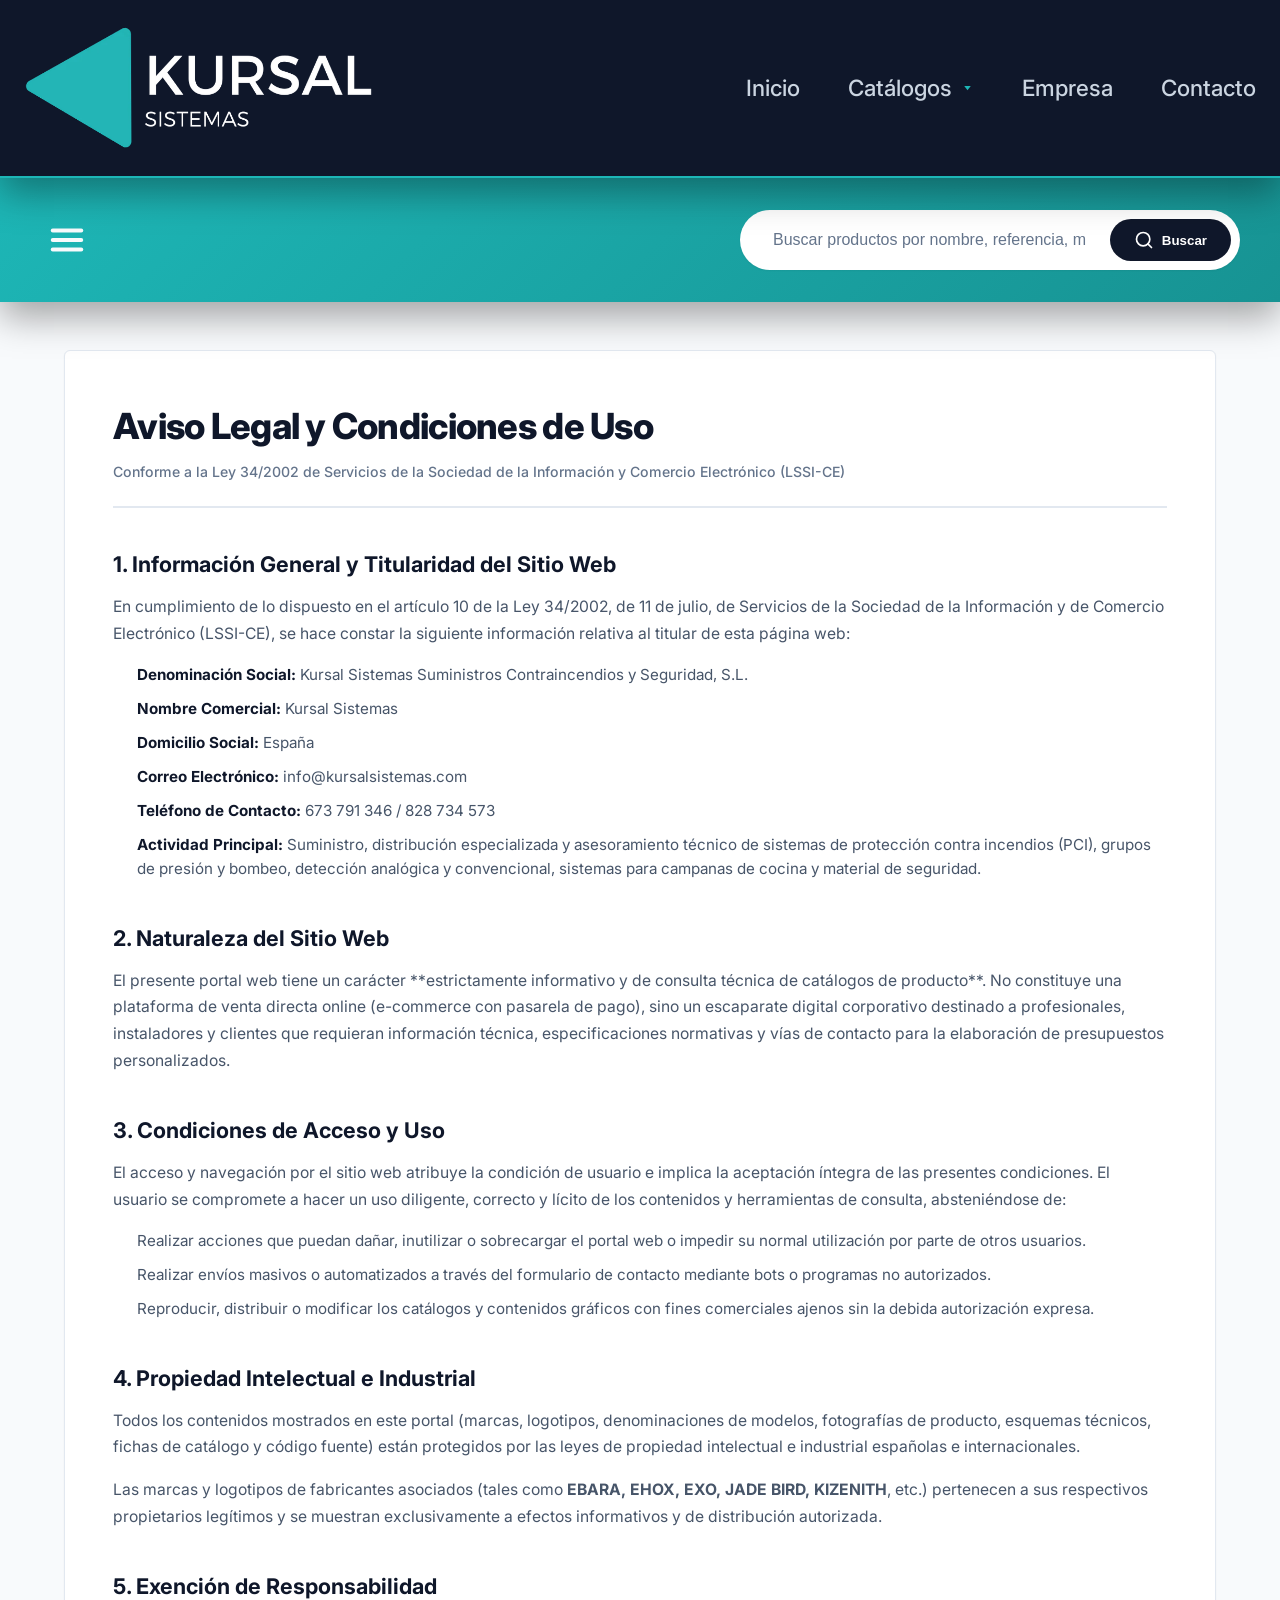
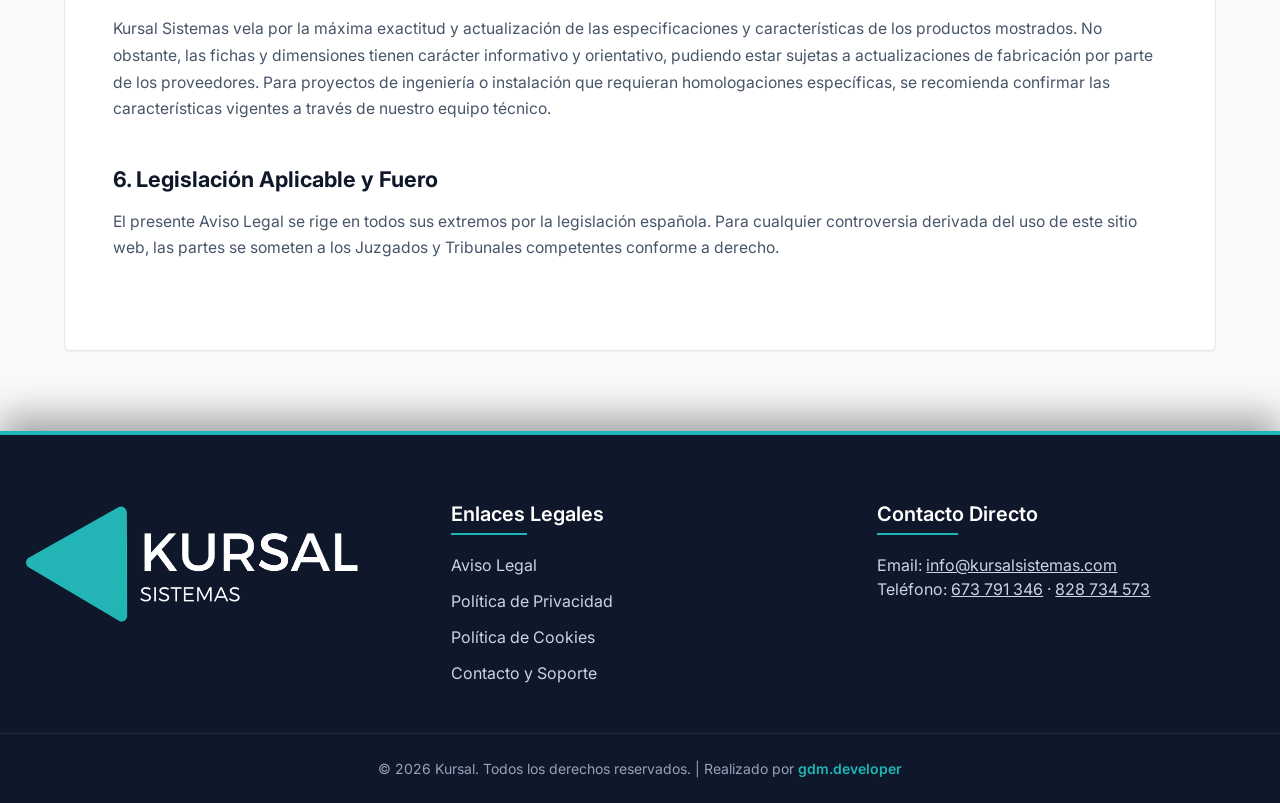
==== commit 8a76178d: "feat: replace general catalog link in header with modern mega-menu dropdown with inverted triangle a" ====
--- a/aviso-legal.html
+++ b/aviso-legal.html
@@ -49,11 +49,88 @@
             <nav class="main-nav">
                 <ul>
                     <li><a href="index.html" class="nav-link">Inicio</a></li>
-                    <li><a href="catalogo.html" class="nav-link">Catálogo</a></li>
+                    <li class="nav-item-dropdown">
+                        <button type="button" class="nav-link nav-dropdown-btn" id="catalogDropdownBtn" aria-expanded="false" aria-haspopup="true">
+                            <span>Catálogos</span>
+                            <svg class="dropdown-triangle-icon" viewBox="0 0 24 24" width="12" height="12" fill="currentColor">
+                                <polygon points="6 9 18 9 12 17"></polygon>
+                            </svg>
+                        </button>
+                    </li>
                     <li><a href="empresa.html" class="nav-link">Empresa</a></li>
                     <li><a href="contacto.html" class="nav-link">Contacto</a></li>
                 </ul>
             </nav>
+        </div>
+        <!-- Submenú Desplegable de Catálogos (Mega Menú) -->
+        <div class="header-megamenu" id="headerMegamenu" role="region" aria-label="Catálogos y subcategorías">
+            <div class="container megamenu-container">
+                <!-- Columna 1: Extinción Mecánica -->
+                <div class="megamenu-column">
+                    <a href="catalogo.html?cat=extincion-mecanica" class="megamenu-cat-title">
+                        <span class="cat-title-text">Extinción Mecánica</span>
+                        <span class="megamenu-count">713</span>
+                    </a>
+                    <ul class="megamenu-sublist">
+                        <li><a href="catalogo.html?cat=extincion-mecanica&filtro=BIEs+(Bocas+de+Incendio)">BIEs (Bocas de Incendio)</a></li>
+                        <li><a href="catalogo.html?cat=extincion-mecanica&filtro=Armarios+y+Mobiliario">Armarios y Mobiliario</a></li>
+                        <li><a href="catalogo.html?cat=extincion-mecanica&filtro=Mangueras+y+Lanzas">Mangueras y Lanzas</a></li>
+                        <li><a href="catalogo.html?cat=extincion-mecanica&filtro=Racores+de+Conexi%C3%B3n">Racores de Conexión</a></li>
+                        <li><a href="catalogo.html?cat=extincion-mecanica&filtro=Columna+Seca">Columna Seca</a></li>
+                        <li><a href="catalogo.html?cat=extincion-mecanica&filtro=Hidrantes+y+Casetas">Hidrantes y Casetas</a></li>
+                        <li><a href="catalogo.html?cat=extincion-mecanica&filtro=V%C3%A1lvulas">Válvulas</a></li>
+                        <li><a href="catalogo.html?cat=extincion-mecanica&filtro=Accesorios">Accesorios</a></li>
+                    </ul>
+                </div>
+
+                <!-- Columna 2: Grupos PCI -->
+                <div class="megamenu-column">
+                    <a href="catalogo.html?cat=grupos-pci" class="megamenu-cat-title">
+                        <span class="cat-title-text">Grupos PCI</span>
+                        <span class="megamenu-count">15</span>
+                    </a>
+                    <ul class="megamenu-sublist">
+                        <li><a href="catalogo.html?cat=grupos-pci&filtro=L%C3%ADnea+Residencial">Línea Residencial</a></li>
+                        <li><a href="catalogo.html?cat=grupos-pci&filtro=L%C3%ADnea+Industrial">Línea Industrial</a></li>
+                        <li><a href="catalogo.html?cat=grupos-pci&filtro=Dep%C3%B3sitos+y+Caudal%C3%ADmetros+PCI">Depósitos y Caudalímetros</a></li>
+                        <li><a href="https://ebaragci.imventa.com?culture=es" target="_blank" rel="noopener" class="megamenu-special-link">Configurador Ebara ↗</a></li>
+                    </ul>
+                </div>
+
+                <!-- Columna 3: Detección -->
+                <div class="megamenu-column">
+                    <a href="catalogo.html?cat=deteccion" class="megamenu-cat-title">
+                        <span class="cat-title-text">Detección</span>
+                        <span class="megamenu-count">293</span>
+                    </a>
+                    <ul class="megamenu-sublist">
+                        <li><a href="catalogo.html?cat=deteccion&filtro=Detecci%C3%B3n+Convencional">Detección Convencional</a></li>
+                        <li><a href="catalogo.html?cat=deteccion&filtro=Detecci%C3%B3n+Jade+Bird">Detección Jade Bird</a></li>
+                        <li><a href="catalogo.html?cat=deteccion&filtro=Detecci%C3%B3n+por+Aspiraci%C3%B3n">Detección por Aspiración</a></li>
+                        <li><a href="catalogo.html?cat=deteccion&filtro=Serie+Marina">Serie Marina</a></li>
+                    </ul>
+                </div>
+
+                <!-- Columna 4: Extinción Campanas -->
+                <div class="megamenu-column">
+                    <a href="catalogo.html?cat=campanas-cocina" class="megamenu-cat-title">
+                        <span class="cat-title-text">Extinción Campanas</span>
+                        <span class="megamenu-count">16</span>
+                    </a>
+                    <ul class="megamenu-sublist">
+                        <li><a href="catalogo.html?cat=campanas-cocina&filtro=Sistemas+de+extinci%C3%B3n+en+campanas">Sistemas en Campanas</a></li>
+                        <li><a href="catalogo.html?cat=campanas-cocina&filtro=Accesorios+inoxpress">Accesorios Inoxpress</a></li>
+                        <li><a href="catalogo.html?cat=campanas-cocina&filtro=Tuber%C3%ADa+inoxidable">Tubería Inoxidable</a></li>
+                        <li><a href="catalogo.html?cat=campanas-cocina&filtro=Herramientas+y+consumibles">Herramientas y Consumibles</a></li>
+                    </ul>
+                </div>
+            </div>
+            <div class="megamenu-footer-bar">
+                <div class="container megamenu-footer-inner">
+                    <span class="megamenu-footer-text">Catálogo profesional con más de <strong>1.000 productos</strong> especializados</span>
+                    <a href="contacto.html" class="megamenu-footer-cta">Solicitar presupuesto o asesoramiento técnico →</a>
+                </div>
+            </div>
         </div>
     </header>
 
--- a/css/styles.css
+++ b/css/styles.css
@@ -107,6 +107,275 @@
     width: 100%;
 }
 
+/* ==========================================================================
+   Mega Menú Desplegable en Header (Catálogos y Subcategorías)
+   ========================================================================== */
+.nav-item-dropdown {
+    position: relative;
+    display: flex;
+    align-items: center;
+}
+
+.nav-dropdown-btn {
+    background: transparent;
+    border: none;
+    cursor: pointer;
+    font-family: inherit;
+    font-size: 1.4rem;
+    font-weight: 500;
+    color: #cbd5e1;
+    display: inline-flex;
+    align-items: center;
+    gap: 0.55rem;
+    padding: 0;
+    position: relative;
+    transition: var(--transition);
+}
+
+.nav-dropdown-btn:hover,
+.nav-dropdown-btn.active {
+    color: var(--header-text);
+}
+
+.nav-dropdown-btn::after {
+    content: '';
+    position: absolute;
+    width: 0;
+    height: 2px;
+    bottom: -4px;
+    left: 0;
+    background-color: var(--primary-color);
+    transition: var(--transition);
+}
+
+.nav-dropdown-btn:hover::after,
+.nav-dropdown-btn.active::after {
+    width: 100%;
+}
+
+.dropdown-triangle-icon {
+    width: 13px;
+    height: 13px;
+    fill: var(--primary-color);
+    transition: transform 0.28s cubic-bezier(0.4, 0, 0.2, 1), fill 0.2s ease;
+    display: inline-block;
+    vertical-align: middle;
+}
+
+.nav-dropdown-btn:hover .dropdown-triangle-icon {
+    fill: var(--header-hover);
+}
+
+.nav-dropdown-btn.active .dropdown-triangle-icon {
+    transform: rotate(180deg);
+    fill: var(--header-hover);
+}
+
+/* Panel Mega Menú Desplegable */
+.header-megamenu {
+    position: absolute;
+    top: 100%;
+    left: 0;
+    width: 100%;
+    background-color: #0c1527;
+    border-top: 2px solid var(--primary-color);
+    border-bottom: 2px solid rgba(29, 182, 182, 0.3);
+    box-shadow: 0 30px 60px rgba(0, 0, 0, 0.65), 0 10px 25px rgba(0, 0, 0, 0.4);
+    opacity: 0;
+    visibility: hidden;
+    transform: translateY(-10px);
+    pointer-events: none;
+    transition: opacity 0.25s ease, transform 0.25s cubic-bezier(0.16, 1, 0.3, 1), visibility 0.25s;
+    z-index: 100;
+}
+
+.header-megamenu.active {
+    opacity: 1;
+    visibility: visible;
+    transform: translateY(0);
+    pointer-events: auto;
+}
+
+.megamenu-container {
+    max-width: 1600px;
+    margin: 0 auto;
+    padding: 2.2rem 1.5rem 1.8rem 1.5rem;
+    display: grid;
+    grid-template-columns: repeat(4, 1fr);
+    gap: 1.8rem;
+}
+
+.megamenu-column {
+    background: rgba(255, 255, 255, 0.02);
+    border: 1px solid rgba(255, 255, 255, 0.08);
+    border-radius: 8px;
+    padding: 1.4rem 1.2rem;
+    display: flex;
+    flex-direction: column;
+    transition: all 0.2s ease;
+}
+
+.megamenu-column:hover {
+    background: rgba(29, 182, 182, 0.04);
+    border-color: rgba(29, 182, 182, 0.35);
+    transform: translateY(-2px);
+    box-shadow: 0 10px 25px rgba(0, 0, 0, 0.3);
+}
+
+.megamenu-cat-title {
+    display: flex;
+    align-items: center;
+    justify-content: space-between;
+    font-family: 'Montserrat', sans-serif;
+    font-size: 1.12rem;
+    font-weight: 700;
+    color: #ffffff;
+    text-decoration: none;
+    padding-bottom: 0.75rem;
+    margin-bottom: 0.9rem;
+    border-bottom: 2px solid var(--primary-color);
+    transition: var(--transition);
+}
+
+.megamenu-cat-title:hover {
+    color: var(--header-hover);
+}
+
+.megamenu-cat-title .cat-title-text {
+    flex: 1;
+}
+
+.megamenu-count {
+    font-size: 0.72rem;
+    font-weight: 700;
+    color: var(--primary-color);
+    background: rgba(29, 182, 182, 0.15);
+    padding: 0.18rem 0.55rem;
+    border-radius: 9999px;
+    border: 1px solid rgba(29, 182, 182, 0.3);
+    margin-left: 0.5rem;
+    white-space: nowrap;
+}
+
+.megamenu-sublist {
+    list-style: none;
+    padding: 0;
+    margin: 0;
+    display: flex;
+    flex-direction: column;
+    gap: 0.45rem;
+}
+
+.megamenu-sublist li a {
+    display: flex;
+    align-items: center;
+    color: #94a3b8;
+    font-size: 0.92rem;
+    font-weight: 400;
+    text-decoration: none;
+    line-height: 1.35;
+    padding: 0.25rem 0.4rem;
+    border-radius: 4px;
+    transition: all 0.18s ease;
+}
+
+.megamenu-sublist li a::before {
+    content: '•';
+    color: var(--primary-color);
+    font-size: 1rem;
+    margin-right: 0.5rem;
+    opacity: 0.6;
+    transition: opacity 0.18s ease, transform 0.18s ease;
+}
+
+.megamenu-sublist li a:hover {
+    color: #38bdf8;
+    background: rgba(56, 189, 248, 0.08);
+    transform: translateX(4px);
+}
+
+.megamenu-sublist li a:hover::before {
+    opacity: 1;
+    transform: scale(1.3);
+}
+
+.megamenu-special-link {
+    color: #38bdf8 !important;
+    font-weight: 600 !important;
+}
+
+.megamenu-special-link::before {
+    content: '↗' !important;
+    font-size: 0.85rem !important;
+}
+
+.megamenu-footer-bar {
+    background: rgba(10, 18, 36, 0.85);
+    border-top: 1px solid rgba(255, 255, 255, 0.06);
+    padding: 0.85rem 1.5rem;
+}
+
+.megamenu-footer-inner {
+    max-width: 1600px;
+    margin: 0 auto;
+    display: flex;
+    justify-content: space-between;
+    align-items: center;
+    flex-wrap: wrap;
+    gap: 1rem;
+    font-size: 0.88rem;
+}
+
+.megamenu-footer-text {
+    color: #94a3b8;
+}
+
+.megamenu-footer-text strong {
+    color: var(--primary-color);
+}
+
+.megamenu-footer-cta {
+    color: #38bdf8;
+    text-decoration: none;
+    font-weight: 600;
+    transition: var(--transition);
+}
+
+.megamenu-footer-cta:hover {
+    color: #ffffff;
+    text-decoration: underline;
+}
+
+@media (max-width: 1024px) {
+    .nav-dropdown-btn {
+        font-size: 1.2rem;
+    }
+    .megamenu-container {
+        grid-template-columns: repeat(2, 1fr);
+        gap: 1.5rem;
+        padding: 2rem 1.5rem 1.5rem 1.5rem;
+    }
+}
+
+@media (max-width: 640px) {
+    .nav-dropdown-btn {
+        font-size: 1rem;
+    }
+    .header-megamenu {
+        max-height: 80vh;
+        overflow-y: auto;
+    }
+    .megamenu-container {
+        grid-template-columns: 1fr;
+        gap: 1.25rem;
+        padding: 1.5rem 1rem;
+    }
+    .megamenu-footer-inner {
+        flex-direction: column;
+        align-items: flex-start;
+    }
+}
+
 /* Sub Header (Buscador) */
 .sub-header {
     background: linear-gradient(135deg, var(--primary-color) 0%, var(--primary-hover) 100%);
